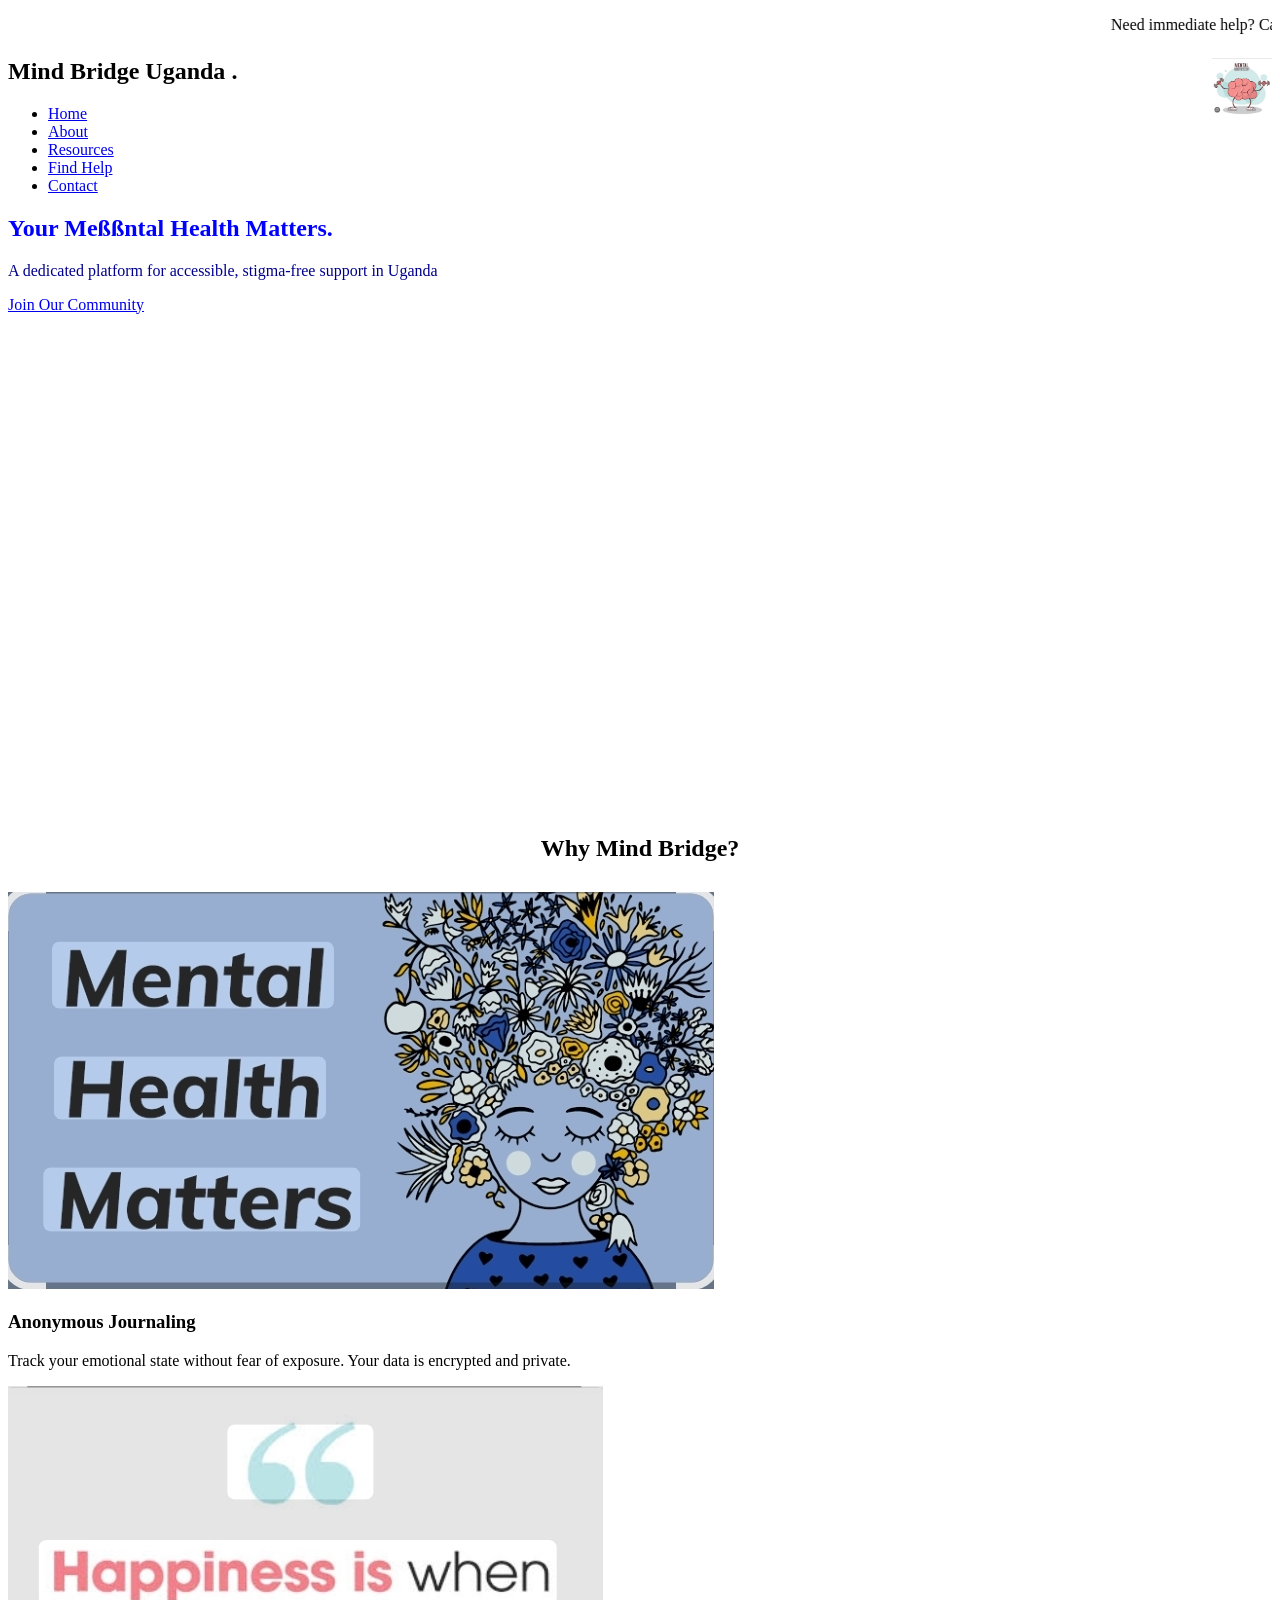
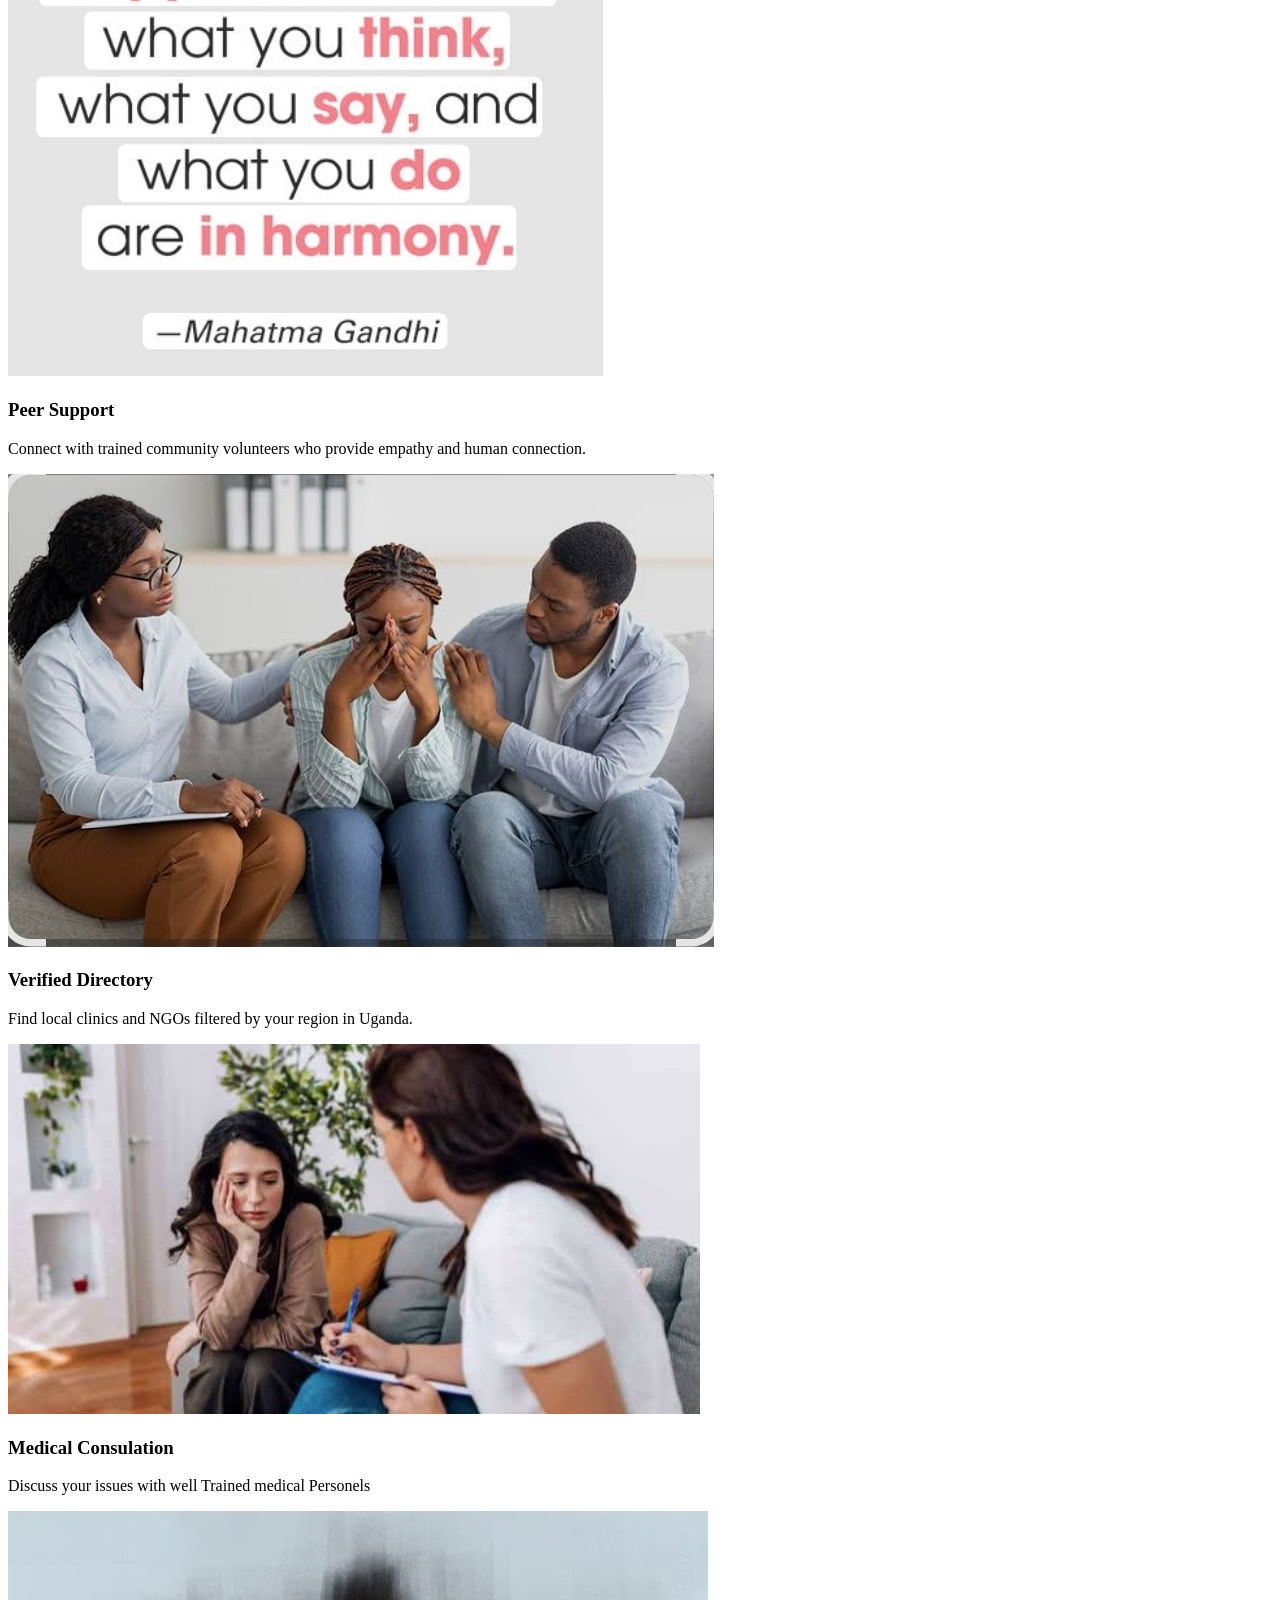
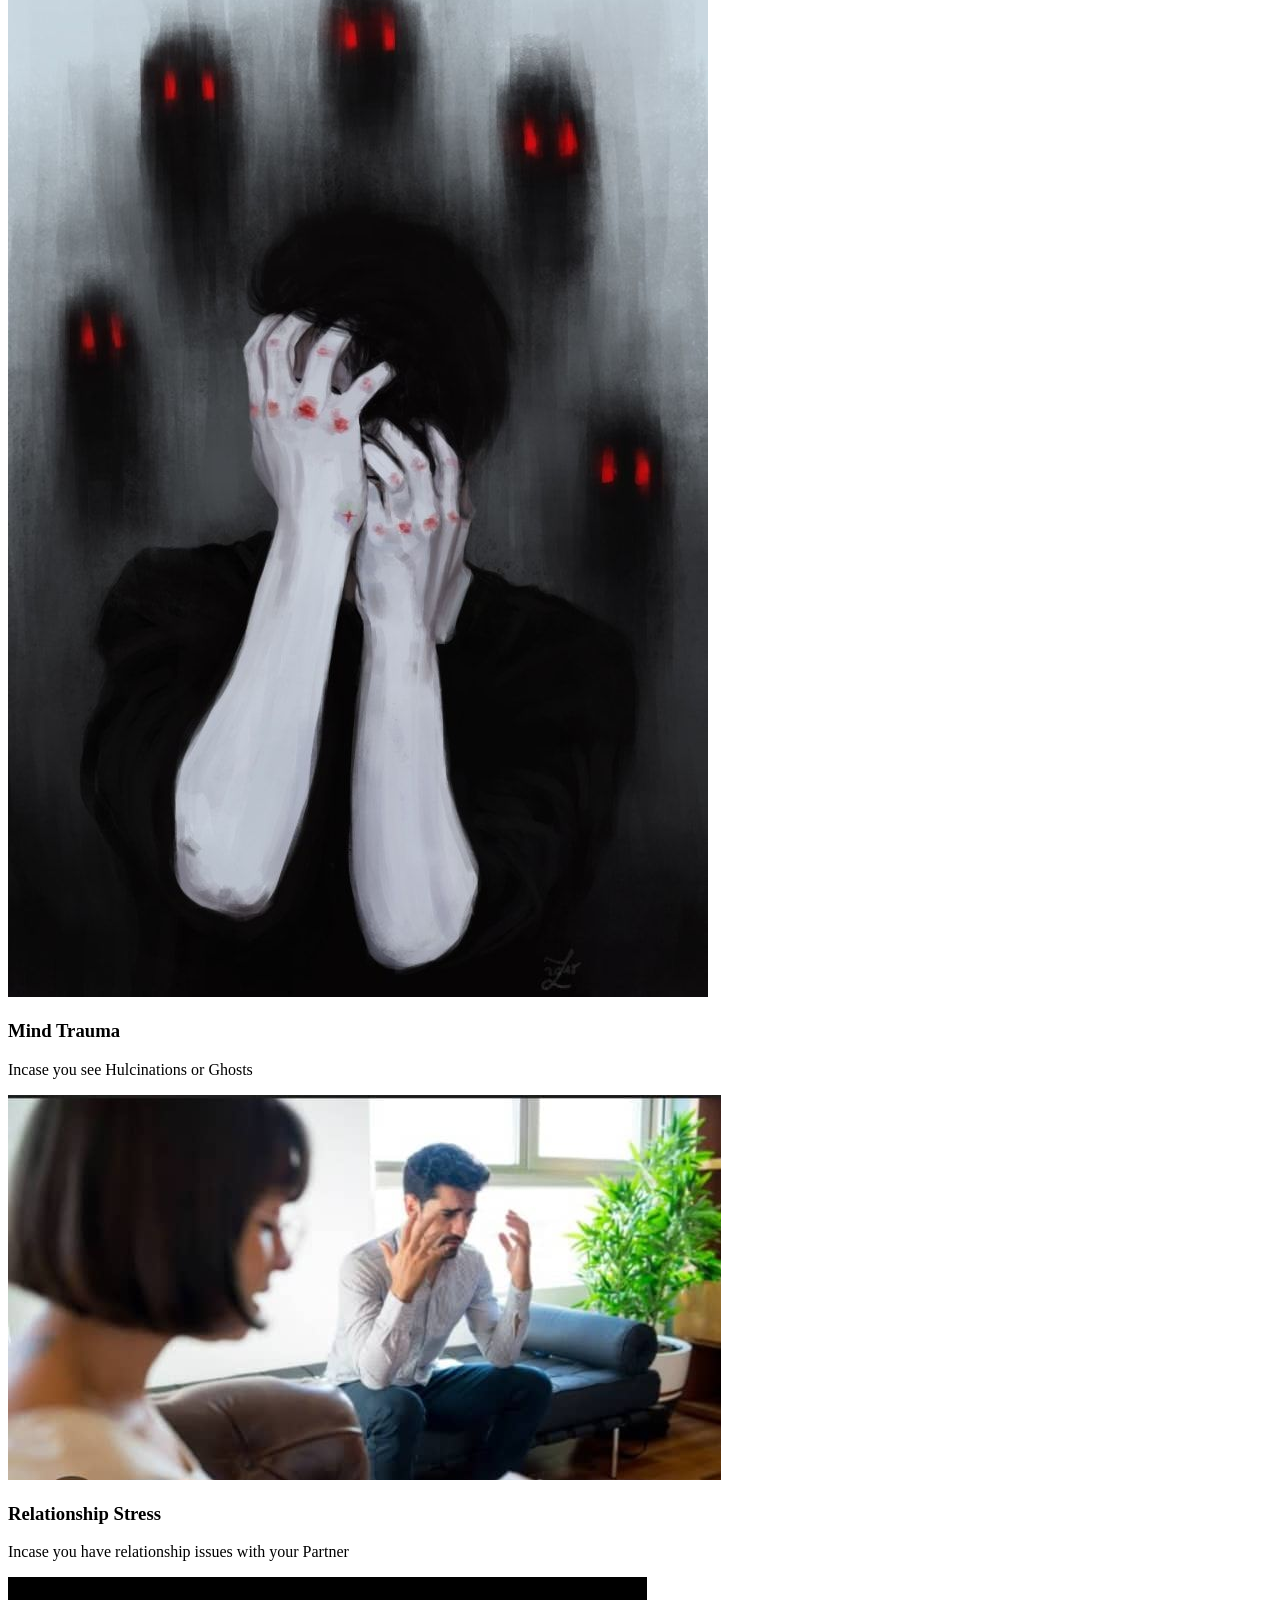
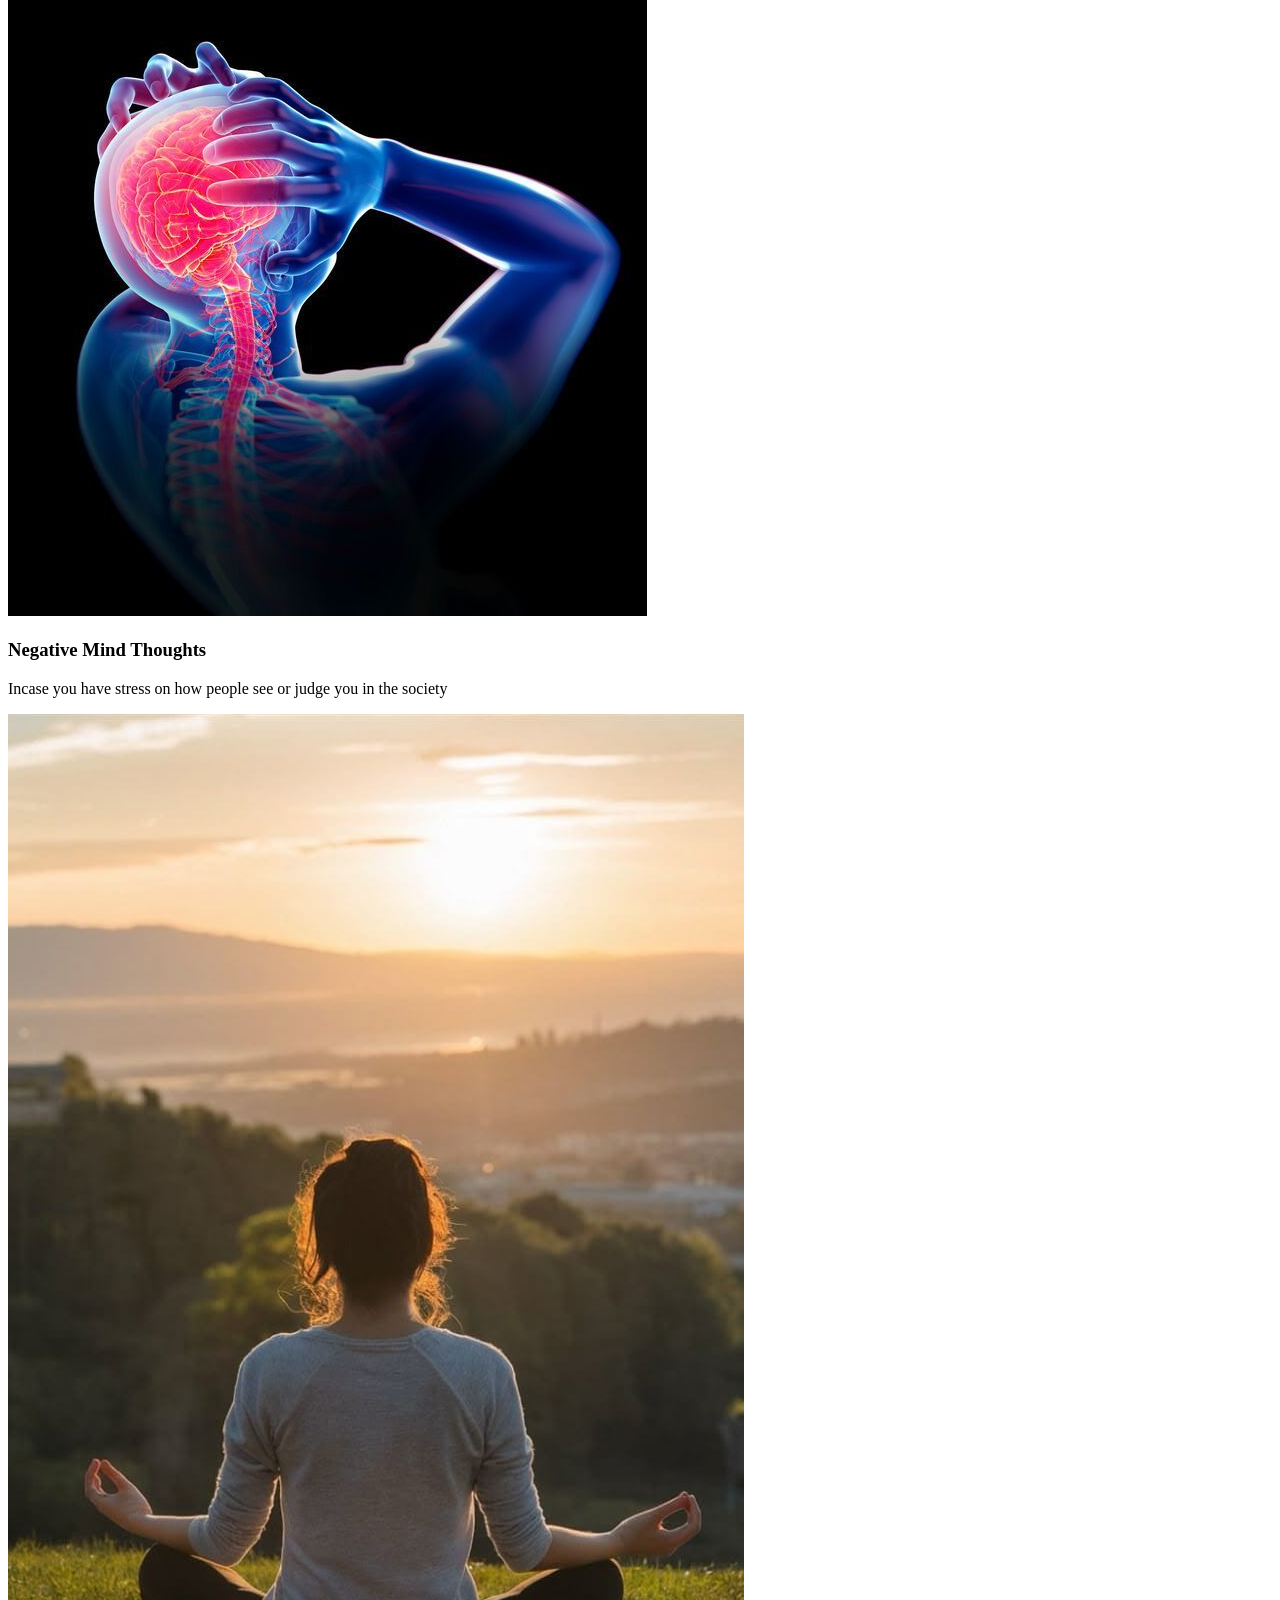
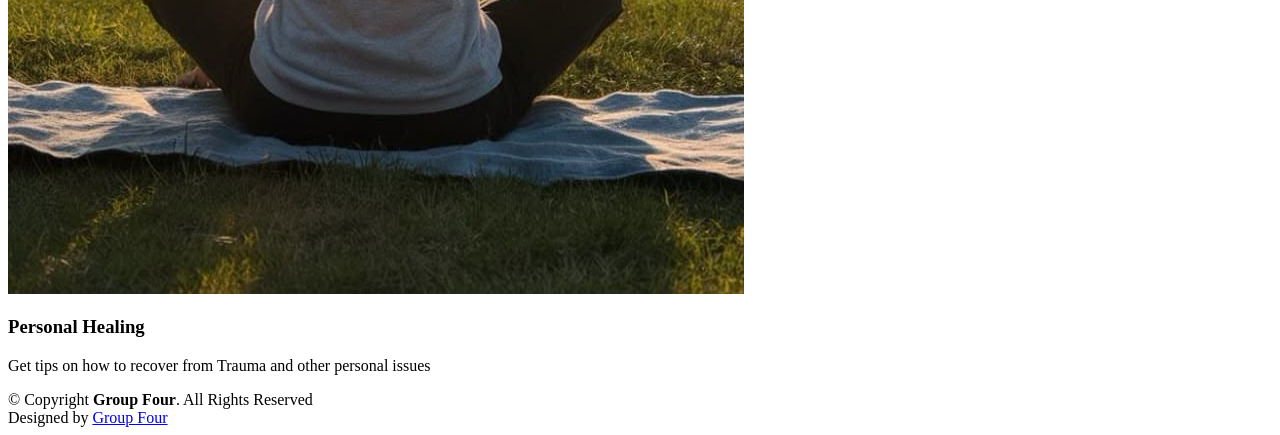
==== index.html @ dd4b3d4c "Add files via upload" ====
<!DOCTYPE html>
<html>
<head>
    <title>Mind Bridge</title>
    <link rel="stylesheet" href="css/style.css">
    <link rel="js" href="JS/script.js">
</head>
<body>
<div class="crisis-banner">
    <p><marquee behavior="" direction="left">Need immediate help? Call the National Crisis Line +256 756 656 287</marquee></p> 
</div>

<nav id="navbar" class="navbar">
 <img src="images/health-gap.jpg" style="float: right; width: 60px; margin-left: 20px;" alt="The Gap">
    <h1> Mind Bridge Uganda <span>.</span></h1>
    <ul>
<li><a href="index.html" class="active">Home</a></li>
<li><a href="aboutus.html">About</a></li>
<li><a href="resources.html">Resources</a></li>
<li><a href="Findhelp.html">Find Help</a></li>
<li><a href="Contact.html">Contact</a></li>
</ul>
</nav>
 <section id="hero" class="hero">
  <div style="background-imageßßß: url('images/kkk.jpg') ;height: 600px; width: 2000px;"class="container position-relative">
      <div class="row gy-5" data-aos="fade-in">
        <div class="col-lg-12  order-lg-1 d-flex flex-column justify-content-center text-center caption">
          <h2 style="color: blue;">Your Meßßntal <span>Health Matters</span><span style="color: blue;" class="circle">.</span></h2>
          <p style="color: darkblue;">A dedicated platform for accessible, stigma-free support in Uganda</p>
            <a href="register.html" class="btn">Join Our Community</a>
        </div>
      </div>
    </div>
</div>
</section>

<div class="container">
    <h2 style="text-align:center; margin-bottom:30px;">Why Mind Bridge?</h2>
    <div class="grid-3">
        <div class="card">
             <img src="images/IMG-20260411-WA0025.jpg" class="card-img" alt="Peer Support">
            <h3>Anonymous Journaling </h3>
            <p>Track your emotional state without fear of exposure. Your data is encrypted and private.</p>
                    </div>
        <div class="card">
             <img src="images/IMG-20260411-WA0020.jpg" class="card-img" alt="Peer Support">
            <h3>Peer Support </h3>
            <p>Connect with trained community volunteers who provide empathy and human connection.</p>
                    </div>
        <div class="card">
             <img src="images/support-group.jpg" class="card-img" alt="Peer Support">
            <h3>Verified Directory </h3>
            <p>Find local clinics and NGOs filtered by your region in Uganda.</p>
                    </div>
                    <div class="card">
             <img src="images/questions.jpg" class="card-img" alt="Peer Support">
            <h3>Medical Consulation </h3>
            <p>Discuss your issues with well Trained medical Personels</p>
                    </div>
                                        <div class="card">
             <img src="images/ghosts.jpg" class="card-img" alt="Peer Support">
            <h3>Mind Trauma</h3>
            <p>Incase you see Hulcinations or Ghosts</p>
                    </div>
                     <div class="card">
             <img src="images/confused.jpg" class="card-img" alt="Peer Support">
            <h3>Relationship Stress</h3>
            <p>Incase you have relationship issues with your Partner</p>
                    </div>
                    <div class="card">
             <img src="images/headache.jpg" class="card-img" alt="Peer Support">
            <h3>Negative Mind Thoughts</h3>
            <p>Incase you have stress on how people see or judge you in the society</p>
                    </div>
                    <div class="card">
             <img src="images/calm.jpg" class="card-img" alt="Peer Support">
            <h3>Personal Healing</h3>
            <p>Get tips on how to recover from Trauma and other personal issues</p>
                    </div>
                </div>
            </div>
</body>
  <footer id="footer" class="footer">

    <div class="container mt-4">
      <div class="copyright">
        &copy; Copyright <strong><span>Group Four</span></strong>. All Rights Reserved
      </div>
      <div class="credits">
        Designed by <a href="#">Group Four</a>
      </div>
    </div>
  </footer>
</html>
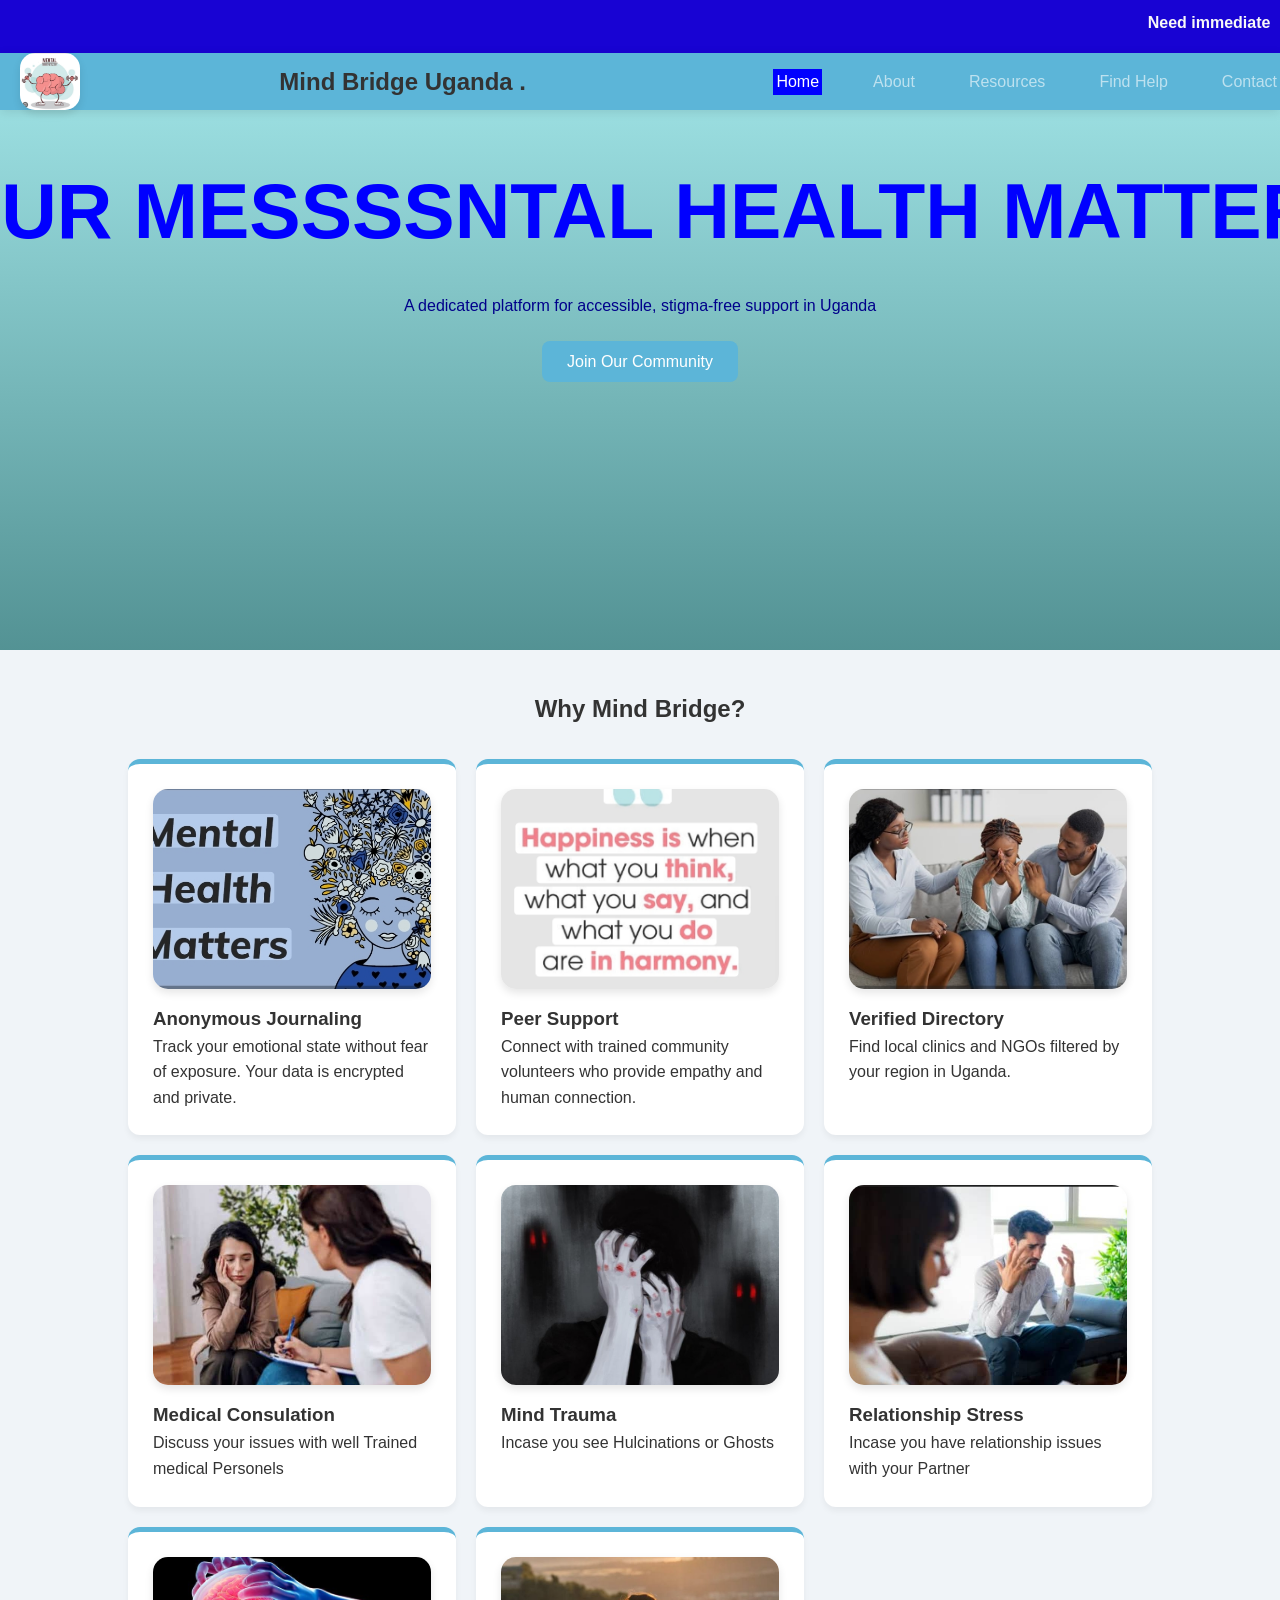
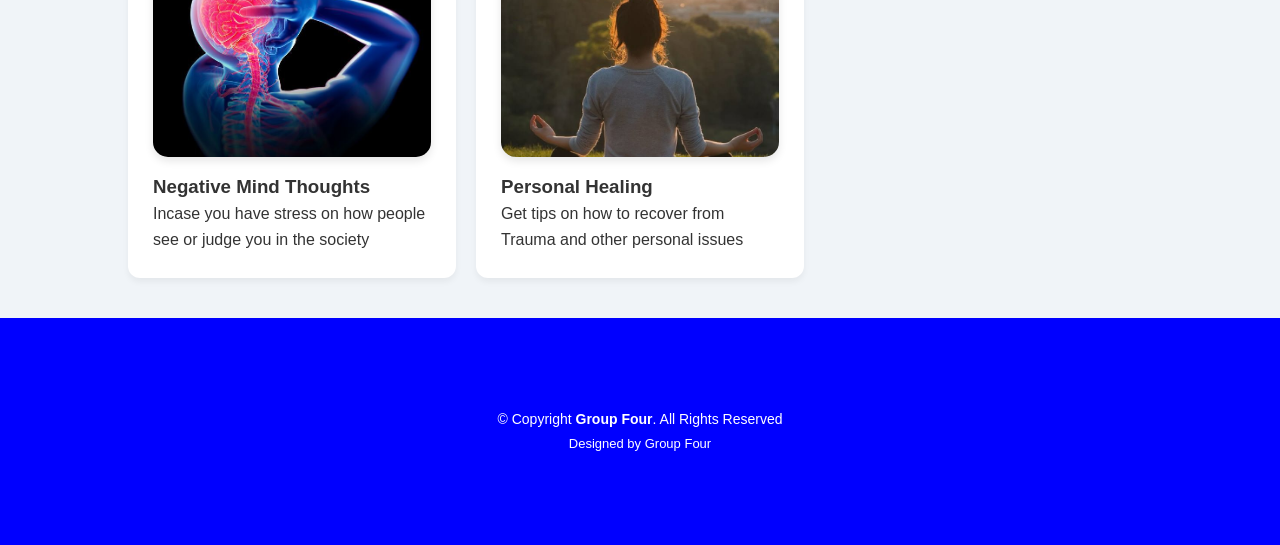
==== commit e255d779: "Update index.html" ====
--- a/index.html
+++ b/index.html
@@ -2,7 +2,7 @@
 <html>
 <head>
     <title>Mind Bridge</title>
-    <link rel="stylesheet" href="css/style.css">
+    <link rel="stylesheet" href="style.css">
     <link rel="js" href="JS/script.js">
 </head>
 <body>
--- a/style.css
+++ b/style.css
@@ -0,0 +1,1245 @@
+/*--------------------------------------------------------------
+# General
+--------------------------------------------------------------*/
+:root {
+  --font-default: 'Poppins', sans-serif;
+  --font-primary: 'Poppins', sans-serif;
+  --font-secondary: 'Poppins', sans-serif;
+}
+:root {
+    --primary-teal: #5cb5d8;
+    --secondary-teal: #6462d3;
+    --light-bg: #f0f4f8;
+    --white: #ffffff;
+    --accent-gold: #ecc94b; 
+}
+:root {
+  scroll-behavior: smooth;
+}
+
+body {
+  font-family: var(--font-default);
+  color: var(--color-default);
+
+}
+
+a {
+  color: var(--color-primary);
+  text-decoration: none;
+}
+
+a:hover {
+  color: #f85a40;
+  text-decoration: none;
+}
+
+h1,
+h2,
+h3,
+h4,
+h5,
+h6 {
+  font-family: var(--font-primary);
+}
+
+/*--------------------------------------------------------------
+# Sections & Section Header
+--------------------------------------------------------------*/
+section {
+  padding: 90px 0;
+  overflow: hidden;
+}
+
+.sections-bg {
+  background-color: #f6f6f6;
+}
+
+.section-header {
+  text-align: center;
+  padding-bottom: 60px;
+}
+
+.section-header h2 {
+  font-size: 32px;
+  font-weight: 600;
+  margin-bottom: 20px;
+  padding-bottom: 20px;
+  position: relative;
+}
+
+.section-header p {
+  margin-bottom: 0;
+  color: #6f6f6f;
+}
+/*--------------------------------------------------------------
+# Header
+--------------------------------------------------------------*/
+.topbar {
+  background: #00796b;
+  height: 40px;
+  font-size: 14px;
+  transition: all 0.5s;
+  color: #fff;
+  padding: 0;
+}
+
+.topbar .contact-info i {
+  font-style: normal;
+  color: #fff;
+  line-height: 0;
+}
+
+.topbar .contact-info i a,
+.topbar .contact-info i span {
+  padding-left: 5px;
+  color: #fff;
+}
+
+@media (max-width: 575px) {
+
+  .topbar .contact-info i a,
+  .topbar .contact-info i span {
+    font-size: 13px;
+  }
+}
+
+.topbar .contact-info i a {
+  line-height: 0;
+  transition: 0.3s;
+}
+
+.topbar .contact-info i a:hover {
+  color: #fff;
+  text-decoration: underline;
+}
+
+.topbar .social-links a {
+  color: rgba(255, 255, 255, 0.7);
+  line-height: 0;
+  transition: 0.3s;
+  margin-left: 20px;
+}
+
+.topbar .social-links a:hover {
+  color: #fff;
+}
+
+.header {
+  transition: all 0.5s;
+  z-index: 997;
+  height: 90px;
+  background-color: #2a2a2a;
+}
+
+.header.sticked {
+  position: fixed;
+  top: 0;
+  right: 0;
+  left: 0;
+  height: 80px;
+  box-shadow: 0px 2px 20px rgba(0, 0, 0, 0.1);
+}
+
+.header .logo img {
+  max-height: 40px;
+  margin-right: 6px;
+}
+
+.header .logo h1 {
+  font-size: 30px;
+  margin: 0;
+  font-weight: 600;
+  letter-spacing: 0.8px;
+  color: #fff;
+  font-family: var(--font-primary);
+}
+
+.header .logo h1 span {
+  color: #f96f59;
+}
+
+.sticked-header-offset {
+  margin-top: 70px;
+}
+
+section {
+  scroll-margin-top: 70px;
+}
+
+/*--------------------------------------------------------------
+# Desktop Navigation
+--------------------------------------------------------------*/
+@media (min-width: 1280px) {
+  .navbar {
+    padding: 0;
+  }
+
+  .navbar ul {
+    margin: 0;
+    padding: 0;
+    display: flex;
+    list-style: none;
+    align-items: center;
+  }
+
+  .navbar li {
+    position: relative;
+  }
+
+  .navbar>ul>li {
+    white-space: nowrap;
+    padding: 10px 0 10px 28px;
+  }
+
+  .navbar a,
+  .navbar a:focus {
+    display: flex;
+    align-items: center;
+    justify-content: space-between;
+    padding: 0 3px;
+    font-family: var(--font-secondary);
+    font-size: 16px;
+    font-weight: 400;
+    color: rgba(255, 255, 255, 0.6);
+    white-space: nowrap;
+    transition: 0.3s;
+    position: relative;
+  }
+
+  .navbar a i,
+  .navbar a:focus i {
+    font-size: 12px;
+    line-height: 0;
+    margin-left: 5px;
+  }
+
+  .navbar>ul>li>a:before {
+    content: "";
+    position: absolute;
+    width: 100%;
+    height: 2px;
+    bottom: -6px;
+    left: 0;
+    background-color: var(--color-secondary);
+    visibility: hidden;
+    width: 0px;
+    transition: all 0.3s ease-in-out 0s;
+  }
+
+  .navbar a:hover:before,
+  .navbar li:hover>a:before,
+  .navbar .active:before {
+    visibility: visible;
+    width: 100%;
+  }
+
+  .navbar a:hover,
+  .navbar .active,
+  .navbar .active:focus,
+  .navbar li:hover>a {
+    color: #fff;
+  }
+
+  .navbar .dropdown ul {
+    display: block;
+    position: absolute;
+    left: 28px;
+    top: calc(100% + 30px);
+    margin: 0;
+    margin-top: 17px;
+    padding: 10px 0;
+    z-index: 99;
+    opacity: 0;
+    visibility: hidden;
+    background: #2a2a2a;
+    box-shadow: 0px 0px 30px rgba(127, 137, 161, 0.25);
+    transition: 0.3s;
+    border-radius: 0px;
+  }
+
+  .navbar .dropdown ul li {
+    min-width: 200px;
+  }
+
+  .navbar .dropdown ul a {
+    padding: 10px 20px;
+    font-size: 15px;
+    text-transform: none;
+    font-weight: 400;
+    color: #ffffff;
+  }
+
+  .navbar .dropdown ul a i {
+    font-size: 12px;
+  }
+
+  .navbar .dropdown ul a:hover,
+  .navbar .dropdown ul .active:hover,
+  .navbar .dropdown ul li:hover>a {
+    color: var(--color-secondary);
+  }
+
+  .navbar .dropdown:hover>ul {
+    opacity: 1;
+    top: 100%;
+    visibility: visible;
+  }
+
+  .navbar .dropdown .dropdown ul {
+    top: 0;
+    left: calc(100% - 30px);
+    visibility: hidden;
+  }
+
+  .navbar .dropdown .dropdown:hover>ul {
+    opacity: 1;
+    top: 0;
+    left: 100%;
+    visibility: visible;
+  }
+}
+
+@media (min-width: 1280px) and (max-width: 1366px) {
+  .navbar .dropdown .dropdown ul {
+    left: -90%;
+  }
+
+  .navbar .dropdown .dropdown:hover>ul {
+    left: -100%;
+  }
+}
+
+@media (min-width: 1280px) {
+
+  .mobile-nav-show,
+  .mobile-nav-hide {
+    display: none;
+  }
+}
+
+/*--------------------------------------------------------------
+# Mobile Navigation
+--------------------------------------------------------------*/
+@media (max-width: 1279px) {
+  .navbar {
+    position: fixed;
+    top: 0;
+    right: -100%;
+    width: 100%;
+    max-width: 400px;
+    bottom: 0;
+    transition: 0.3s;
+    z-index: 9997;
+  }
+
+  .navbar ul {
+    position: absolute;
+    inset: 0;
+    padding: 50px 0 10px 0;
+    margin: 0;
+    background: #f85a40;
+    overflow-y: auto;
+    transition: 0.3s;
+    z-index: 9998;
+  }
+
+  .navbar a,
+  .navbar a:focus {
+    display: flex;
+    align-items: center;
+    justify-content: space-between;
+    padding: 10px 20px;
+    font-family: var(--font-primary);
+    font-size: 15px;
+    font-weight: 600;
+    color: rgb(255 255 255);
+    white-space: nowrap;
+    transition: 0.3s;
+  }
+
+  .navbar a i,
+  .navbar a:focus i {
+    font-size: 12px;
+    line-height: 0;
+    margin-left: 5px;
+  }
+
+  .navbar a:hover,
+  .navbar .active,
+  .navbar .active:focus,
+  .navbar li:hover>a {
+    color: #fff;
+  }
+
+  .navbar .getstarted,
+  .navbar .getstarted:focus {
+    background: var(--color-primary);
+    padding: 8px 20px;
+    border-radius: 4px;
+    margin: 15px;
+    color: #fff;
+  }
+
+  .navbar .getstarted:hover,
+  .navbar .getstarted:focus:hover {
+    color: #fff;
+    background: rgba(0, 131, 116, 0.8);
+  }
+
+  .navbar .dropdown ul,
+  .navbar .dropdown .dropdown ul {
+    position: static;
+    display: none;
+    padding: 10px 0;
+    margin: 10px 20px;
+    transition: all 0.5s ease-in-out;
+    background-color: #f85a40;
+  }
+
+  .navbar .dropdown>.dropdown-active,
+  .navbar .dropdown .dropdown>.dropdown-active {
+    display: block;
+  }
+
+  .mobile-nav-show {
+    color: rgba(255, 255, 255, 0.6);
+    font-size: 28px;
+    cursor: pointer;
+    line-height: 0;
+    transition: 0.5s;
+    z-index: 9999;
+    margin-right: 10px;
+  }
+
+  .mobile-nav-hide {
+    color: #fff;
+    font-size: 32px;
+    cursor: pointer;
+    line-height: 0;
+    transition: 0.5s;
+    position: fixed;
+    right: 20px;
+    top: 20px;
+    z-index: 9999;
+  }
+
+  .mobile-nav-active {
+    overflow: hidden;
+  }
+
+  .mobile-nav-active .navbar {
+    right: 0;
+  }
+
+  .mobile-nav-active .navbar:before {
+    content: "";
+    position: fixed;
+    inset: 0;
+    background: rgb(0 0 0 / 80%);
+    z-index: 9996;
+  }
+}
+
+/*--------------------------------------------------------------
+# About Us Section
+--------------------------------------------------------------*/
+.about h3 {
+  font-weight: 700;
+  font-size: 28px;
+  margin-bottom: 20px;
+  font-family: var(--font-secondary);
+}
+
+.about .call-us {
+  left: 10%;
+  right: 10%;
+  bottom: 0;
+  background-color: #fff;
+  box-shadow: 0px 2px 25px rgba(0, 0, 0, 0.08);
+  padding: 20px;
+  text-align: center;
+}
+
+.about .call-us h4 {
+  font-size: 24px;
+  font-weight: 700;
+  margin-bottom: 5px;
+}
+
+.about .call-us p {
+  font-size: 28px;
+  font-weight: 700;
+  color: var(--color-primary);
+}
+
+.about .content ul {
+  list-style: none;
+  padding: 0;
+}
+
+.about .content ul li {
+  padding: 0 0 10px 30px;
+  position: relative;
+}
+
+.about .content ul i {
+  position: absolute;
+  font-size: 20px;
+  left: 0;
+  top: -3px;
+  color: var(--color-primary);
+}
+
+.about .content p:last-child {
+  margin-bottom: 0;
+}
+
+.about .play-btn {
+  width: 94px;
+  height: 94px;
+  background: radial-gradient(var(--color-primary) 50%, rgba(0, 131, 116, 0.4) 52%);
+  border-radius: 50%;
+  display: block;
+  position: absolute;
+  left: calc(50% - 47px);
+  top: calc(50% - 47px);
+  overflow: hidden;
+}
+
+.about .play-btn:before {
+  content: "";
+  position: absolute;
+  width: 120px;
+  height: 120px;
+  -webkit-animation-delay: 0s;
+  animation-delay: 0s;
+  -webkit-animation: pulsate-btn 2s;
+  animation: pulsate-btn 2s;
+  -webkit-animation-direction: forwards;
+  animation-direction: forwards;
+  -webkit-animation-iteration-count: infinite;
+  animation-iteration-count: infinite;
+  -webkit-animation-timing-function: steps;
+  animation-timing-function: steps;
+  opacity: 1;
+  border-radius: 50%;
+  border: 5px solid rgba(0, 131, 116, 0.7);
+  top: -15%;
+  left: -15%;
+  background: rgba(198, 16, 0, 0);
+}
+
+.about .play-btn:after {
+  content: "";
+  position: absolute;
+  left: 50%;
+  top: 50%;
+  transform: translateX(-40%) translateY(-50%);
+  width: 0;
+  height: 0;
+  border-top: 10px solid transparent;
+  border-bottom: 10px solid transparent;
+  border-left: 15px solid #fff;
+  z-index: 100;
+  transition: all 400ms cubic-bezier(0.55, 0.055, 0.675, 0.19);
+}
+
+.about .play-btn:hover:before {
+  content: "";
+  position: absolute;
+  left: 50%;
+  top: 50%;
+  transform: translateX(-40%) translateY(-50%);
+  width: 0;
+  height: 0;
+  border: none;
+  border-top: 10px solid transparent;
+  border-bottom: 10px solid transparent;
+  border-left: 15px solid #fff;
+  z-index: 200;
+  -webkit-animation: none;
+  animation: none;
+  border-radius: 0;
+}
+
+.about .play-btn:hover:after {
+  border-left: 15px solid var(--color-primary);
+  transform: scale(20);
+}
+
+@-webkit-keyframes pulsate-btn {
+  0% {
+    transform: scale(0.6, 0.6);
+    opacity: 1;
+  }
+
+  100% {
+    transform: scale(1, 1);
+    opacity: 0;
+  }
+}
+
+@keyframes pulsate-btn {
+  0% {
+    transform: scale(0.6, 0.6);
+    opacity: 1;
+  }
+
+  100% {
+    transform: scale(1, 1);
+    opacity: 0;
+  }
+}
+
+/*--------------------------------------------------------------
+# Hero Section
+--------------------------------------------------------------*/
+.hero {
+  width: 100%;
+  position: relative;
+  background: linear-gradient(rgba(0, 0, 0, 0.3), rgba(0, 0, 0, 0.3)), url(../images/hero-bg.jpg) center center;
+  background-size: cover;
+  padding: 60px 0 0 0;
+}
+.hero .caption{
+  height: 370px;
+}
+.hero .circle{
+  color: #f96f59;
+}
+@media (min-width: 1365px) {
+  .hero {
+    background-attachment: fixed;
+  }
+}
+
+.hero h2 {
+  font-size: 77px;
+  font-weight: 700;
+  margin-bottom: 20px;
+  color: #fff;
+  font-family: 'Oswald', sans-serif;
+  text-transform: uppercase;
+}
+
+.hero p {
+  color: rgba(255, 255, 255, 0.6);
+  font-weight: 400;
+  margin-bottom: 30px;
+}
+
+.hero .btn-get-started {
+  font-family: var(--font-primary);
+  font-weight: 500;
+  font-size: 15px;
+  letter-spacing: 1px;
+  display: inline-block;
+  padding: 14px 40px;
+  border-radius: 50px;
+  transition: 0.3s;
+  color: #fff;
+  background: rgba(255, 255, 255, 0.1);
+  box-shadow: 0 0 15px rgba(0, 0, 0, 0.08);
+  border: 2px solid rgba(255, 255, 255, 0.1);
+}
+
+.hero .btn-get-started:hover {
+  border-color: rgba(255, 255, 255, 0.5);
+}
+
+.hero .btn-watch-video {
+  font-size: 16px;
+  transition: 0.5s;
+  margin-left: 25px;
+  color: #fff;
+  font-weight: 600;
+}
+
+.hero .btn-watch-video i {
+  color: rgba(255, 255, 255, 0.5);
+  font-size: 32px;
+  transition: 0.3s;
+  line-height: 0;
+  margin-right: 8px;
+}
+
+.hero .btn-watch-video:hover i {
+  color: #fff;
+}
+
+@media (max-width: 767px) {
+  .hero h2 {
+    font-size: 36px;
+  }
+
+  .hero .btn-get-started,
+  .hero .btn-watch-video {
+    font-size: 14px;
+  }
+  .icon-boxes .card-two{
+    margin-top: var(--bs-gutter-y);
+    margin-bottom: 0px;
+    padding-left: calc(var(--bs-gutter-x) * .5);
+    padding-right: calc(var(--bs-gutter-x) * .5);
+
+  }
+}
+@media (min-width: 768px) {
+  .hero .btn-get-started,
+  .hero .btn-watch-video {
+    font-size: 14px;
+  }
+  .icon-boxes .card-two{
+    margin-top: -20px;
+    margin-bottom: -20px;
+  }
+}
+
+.hero .icon-boxes {
+  padding-bottom: 60px;
+}
+
+@media (min-width: 1200px) {
+  .hero .icon-boxes:before {
+    content: "";
+    position: absolute;
+    bottom: 0;
+    left: 0;
+    right: 0;
+    height: calc(50% + 20px);
+    background-color: #fff;
+  }
+}
+
+.hero .icon-box {
+  padding: 20px 30px;
+  position: relative;
+  overflow: hidden;
+  background: #ffffff;
+  box-shadow: 0 0 29px 0 rgba(0, 0, 0, 0.08);
+  transition: all 0.3s ease-in-out;
+  border-radius: 8px;
+  z-index: 1;
+  height: 100%;
+  width: 100%;
+  text-align: center;
+}
+
+.hero .icon-box .title {
+  font-weight: 700;
+  margin-bottom: 15px;
+  font-size: 24px;
+}
+
+.hero .icon-box .title a {
+  color: #f85a40;
+  transition: 0.3s;
+}
+
+.hero .icon-box .icon {
+  margin-bottom: 20px;
+  padding-top: 10px;
+  display: inline-block;
+  transition: all 0.3s ease-in-out;
+  font-size: 48px;
+  line-height: 1;
+  color: rgb(0 0 0 / 60%);
+}
+
+.hero .icon-box:hover {
+  background: #222222;
+}
+
+.hero .icon-box:hover .title a,
+.hero .icon-box:hover .icon {
+  color: #fff;
+}
+
+* {
+    margin: 0;
+    padding: 0;
+    box-sizing: border-box;
+    font-family: 'Segoe UI', Tahoma, Geneva, Verdana, sans-serif;
+}
+
+body {
+    background-color: var(--light-bg);
+    color: #333;
+    line-height: 1.6;
+}
+
+
+nav {
+    background-color: var(--primary-teal);
+    padding: 1rem 2rem;
+    display: flex;
+    justify-content: space-between;
+    align-items: center;
+    position: sticky;
+    top: 0;
+    z-index: 1000;
+    box-shadow: 0 2px 10px rgba(0,0,0,0.1);
+}
+
+nav .logo {
+    color: white;
+    font-weight: bold;
+    font-size: 1.5rem;
+}
+
+nav ul {
+    list-style: none;
+    display: flex;
+}
+
+nav ul li { margin-left: 20px; }
+
+nav ul li a {
+    color: white;
+    text-decoration: none;
+    font-weight: 500;
+    transition: 0.3s;
+}
+
+nav ul li a:hover { color: var(--accent-gold); }
+
+
+.hero {
+    background: linear-gradient(rgba(133, 216, 218, 0.8), rgba(44, 122, 123, 0.8)), 
+                url('https://via.placeholder.com/1600x900'); /* Placeholder for African Landscape */
+    background-size: cover;
+    background-position: center;
+    height: 60vh;
+    display: flex;
+    flex-direction: column;
+    justify-content: center;
+    align-items: center;
+    text-align: center;
+    color: white;
+    padding: 0 20px;
+}
+
+.hero h1 { font-size: 3.5rem; margin-bottom: 10px; }
+
+
+.container { padding: 40px 10%; }
+
+.grid-3 {
+    display: grid;
+    grid-template-columns: repeat(auto-fit, minmax(300px, 1fr));
+    gap: 20px;
+}
+
+.card {
+    background: var(--white);
+    padding: 25px;
+    border-radius: 12px;
+    box-shadow: 0 4px 6px rgba(0,0,0,0.05);
+    transition: 0.3s;
+    border-top: 5px solid var(--primary-teal);
+}
+
+.card:hover { transform: translateY(-10px); }
+
+
+form {
+    background: linear-gradient(white, rgb(154, 154, 236) );
+    padding: 30px;
+    border-radius: 15px;
+    box-shadow: 0 10px 25px rgba(0,0,0,0.1);
+}
+
+input, textarea, select {
+    width: 100%;
+    padding: 12px;
+    margin: 10px 0;
+    border: 1px solid #ddd;
+    border-radius: 8px;
+    background: #fafafa;
+}
+
+.btn {
+    background: var(--primary-teal);
+    color: white;
+    padding: 12px 25px;
+    border: none;
+    border-radius: 8px;
+    cursor: pointer;
+    font-size: 1rem;
+    transition: 0.3s;
+}
+
+.btn:hover { background: var(--secondary-teal); }
+
+
+.crisis-banner {
+    background: hsl(246, 97%, 42%);
+    color: rgb(248, 248, 248);
+    text-align: center;
+    padding: 10px;
+    font-weight: bold;
+}
+.login-wrapper {
+    display: flex;
+    min-height: 100vh;
+    width: 100%;
+}
+
+.login-brand {
+    flex: 1;
+    background: linear-gradient(rgba(44, 122, 123, 0.7), rgba(44, 122, 123, 0.9)), 
+                url('https://images.unsplash.com/photo-1518531933037-91b2f5f229cc?auto=format&fit=crop&q=80&w=1000'); 
+    background-size: cover;
+    background-position: center;
+    display: flex;
+    align-items: center;
+    justify-content: center;
+    color: white;
+    padding: 40px;
+}
+
+.brand-content h2 { font-size: 2.5rem; margin-bottom: 15px; }
+
+.login-form-container {
+    flex: 1;
+    background: rgb(255, 255, 255);
+    display: flex;
+    align-items: center;
+    justify-content: center;
+    padding: 40px;
+}
+
+.form-box { width: 100%; max-width: 400px; }
+
+.logo-small {
+    color: var(--primary-teal);
+    font-weight: bold;
+    font-size: 1.2rem;
+    margin-bottom: 20px;
+}
+
+.input-group { margin-bottom: 20px; }
+.input-group label { display: block; margin-bottom: 8px; font-weight: 500; color: #555; }
+
+.form-options {
+    display: flex;
+    justify-content: space-between;
+    font-size: 0.9rem;
+    margin-bottom: 20px;
+}
+
+.login-btn { width: 100%; font-weight: bold; padding: 15px; }
+
+.switch-form { text-align: center; margin-top: 25px; font-size: 0.9rem; }
+
+
+@media (max-width: 768px) {
+    .login-wrapper { flex-direction: column; }
+    .login-brand { display: none; } 
+}
+
+.login-page {
+    background: #b9d2d8;
+    display: flex;
+    justify-content: center;
+    align-items: center;
+    height: 100vh;
+}
+
+.login-container {
+    display: flex;
+    background: rgb(9, 222, 230);
+    border-radius: 20px;
+    box-shadow: 0 15px 35px rgba(0,0,0,0.1);
+    overflow: hidden;
+    max-width: 900px;
+    width: 90%;
+}
+
+.login-info {
+    flex: 1;
+    background: #7362d3; /* The primary teal from your code */
+    color: white;
+    padding: 40px;
+    display: flex;
+    flex-direction: column;
+    justify-content: center;
+}
+
+.login-card {
+    flex: 1.2;
+    padding: 50px;
+}
+
+.form-group {
+    margin-bottom: 20px;
+}
+
+.form-group label {
+    display: block;
+    margin-bottom: 5px;
+    color: #666;
+}
+
+.login-btn {
+    width: 100%;
+    padding: 12px;
+    font-weight: bold;
+    background-color: #029b42;
+    color: rgb(235, 229, 229);
+    border: none;
+    border-radius: 5px;
+    cursor: pointer;
+}
+
+.form-footer {
+    margin-top: 20px;
+    text-align: center;
+    font-size: 0.9rem;
+}
+img {
+    border-radius: 15px; 
+    object-fit: cover;   
+    box-shadow: 0 4px 8px rgba(0,0,0,0.1); 
+    max-width: 100%;
+    height: auto;
+    display: block;
+}
+
+
+.card-img {
+    width: 100%;
+    height: 200px;
+    margin-bottom: 15px;
+}
+.active{
+    color:white;
+    background-color:blue;
+    font-weight: bold;
+}
+
+
+
+
+/*--------------------------------------------------------------
+# Testimonials Section
+--------------------------------------------------------------*/
+.testimonials .testimonial-wrap {
+  padding-left: 10px;
+}
+
+.testimonials .testimonial-item {
+  box-sizing: content-box;
+  padding: 30px;
+  margin: 30px 10px;
+  box-shadow: 0px 0 15px rgba(0, 0, 0, 0.1);
+  position: relative;
+  background: #fff;
+  border-radius: 10px;
+  display: flex;
+}
+.testimonials .testimonial-item .info-box{
+  min-width: 276px;
+}
+
+.testimonials .testimonial-item .testimonial-img {
+  width: 90px;
+  border-radius: 50px;
+  margin-right: 15px;
+}
+
+.testimonials .testimonial-item h3 {
+  font-size: 18px;
+  font-weight: bold;
+  margin: 10px 0 5px 0;
+  color: #000;
+}
+
+.testimonials .testimonial-item h4 {
+  font-size: 14px;
+  color: #999;
+  margin: 0;
+}
+
+.testimonials .testimonial-item .stars {
+  margin: 10px 0;
+}
+
+.testimonials .testimonial-item .stars i {
+  color: #ffc107;
+  margin: 0 1px;
+}
+
+.testimonials .testimonial-item .quote-icon-left,
+.testimonials .testimonial-item .quote-icon-right {
+  color: #f85a40;
+  font-size: 26px;
+  line-height: 0;
+}
+
+.testimonials .testimonial-item .quote-icon-left {
+  display: inline-block;
+  left: -5px;
+  position: relative;
+}
+
+.testimonials .testimonial-item .quote-icon-right {
+  display: inline-block;
+  right: -5px;
+  position: relative;
+  top: 10px;
+  transform: scale(-1, -1);
+}
+
+.testimonials .testimonial-item p {
+  font-style: italic;
+  margin: 15px auto 15px auto;
+}
+
+.testimonials .swiper-pagination {
+  margin-top: 20px;
+  position: relative;
+}
+
+.testimonials .swiper-pagination .swiper-pagination-bullet {
+  width: 12px;
+  height: 12px;
+  background-color: rgba(0, 0, 0, 0.2);
+  opacity: 1;
+}
+
+.testimonials .swiper-pagination .swiper-pagination-bullet-active {
+  background-color: var(--color-primary);
+}
+
+@media (max-width: 767px) {
+  .testimonials .testimonial-wrap {
+    padding-left: 0;
+  }
+
+  .testimonials .testimonial-item {
+    padding: 30px;
+    margin: 15px;
+  }
+
+  .testimonials .testimonial-item .testimonial-img {
+    position: static;
+    left: auto;
+  }
+}
+
+
+/*--------------------------------------------------------------
+# Footer
+--------------------------------------------------------------*/
+.footer {
+  font-size: 14px;
+  background-color: blue;
+  padding: 50px 0;
+  color: white;
+}
+
+.footer .footer-info .logo {
+  line-height: 0;
+  margin-bottom: 25px;
+}
+
+.footer .footer-info .logo img {
+  max-height: 40px;
+  margin-right: 6px;
+}
+
+.footer .footer-info .logo span {
+  font-size: 30px;
+  font-weight: 700;
+  letter-spacing: 1px;
+  color: #fff;
+  font-family: var(--font-primary);
+}
+
+.footer .footer-info p {
+  font-size: 14px;
+  font-family: var(--font-primary);
+}
+
+.footer .social-links a {
+  display: flex;
+  align-items: center;
+  justify-content: center;
+  width: 40px;
+  height: 40px;
+  border-radius: 50%;
+  border: 1px solid rgba(255, 255, 255, 0.2);
+  font-size: 16px;
+  color: rgba(255, 255, 255, 0.7);
+  margin-right: 10px;
+  transition: 0.3s;
+}
+
+.footer .social-links a:hover {
+  color: #fff;
+  border-color: #fff;
+}
+
+.footer h4 {
+  font-size: 16px;
+  font-weight: bold;
+  position: relative;
+  padding-bottom: 12px;
+}
+
+.footer .footer-links {
+  margin-bottom: 30px;
+}
+
+.footer .footer-links ul {
+  list-style: none;
+  padding: 0;
+  margin: 0;
+}
+
+.footer .footer-links ul i {
+  padding-right: 2px;
+  color: rgba(0, 131, 116, 0.8);
+  font-size: 12px;
+  line-height: 0;
+}
+
+.footer .footer-links ul li {
+  padding: 10px 0;
+  display: flex;
+  align-items: center;
+}
+
+.footer .footer-links ul li:first-child {
+  padding-top: 0;
+}
+
+.footer .footer-links ul a {
+  color: rgba(255, 255, 255, 0.7);
+  transition: 0.3s;
+  display: inline-block;
+  line-height: 1;
+}
+
+.footer .footer-links ul a:hover {
+  color: #fff;
+}
+
+.footer .footer-contact p {
+  line-height: 26px;
+}
+
+.footer .copyright {
+  text-align: center;
+}
+
+.footer .credits {
+  padding-top: 4px;
+  text-align: center;
+  font-size: 13px;
+}
+
+.footer .credits a {
+  color: #fff;
+}
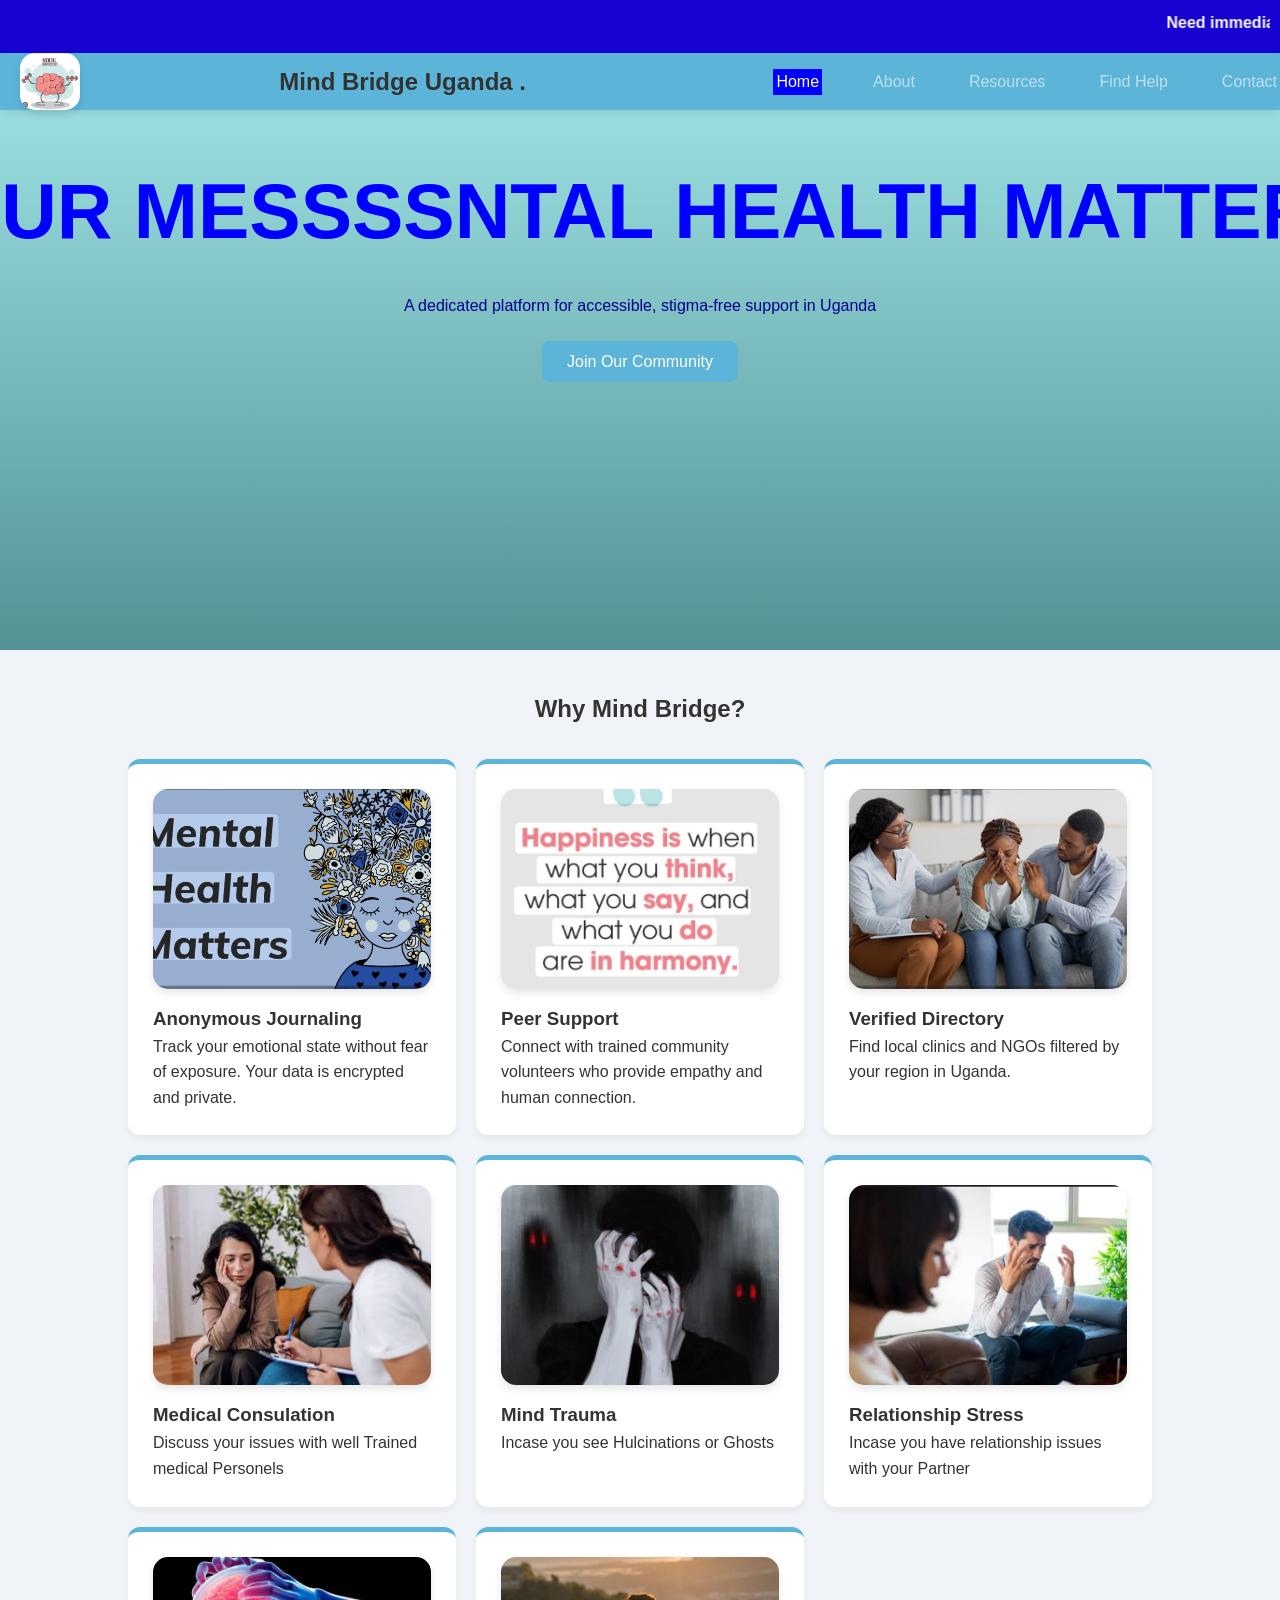
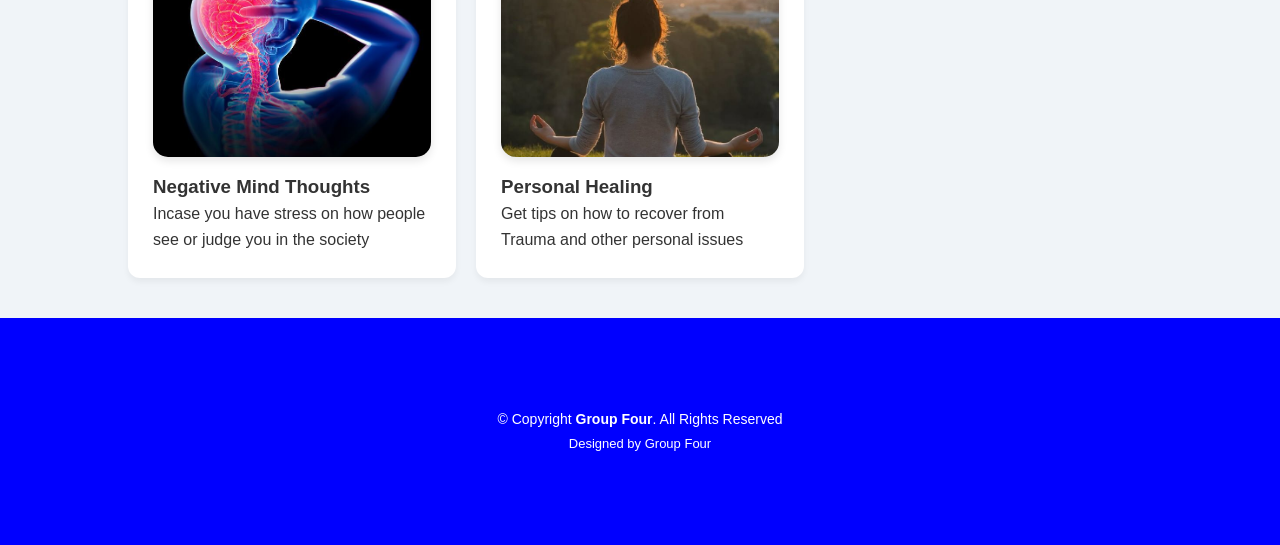
==== commit 7103cd0a: "Update index.html" ====
--- a/index.html
+++ b/index.html
@@ -3,7 +3,7 @@
 <head>
     <title>Mind Bridge</title>
     <link rel="stylesheet" href="style.css">
-    <link rel="js" href="JS/script.js">
+    <link rel="js" href="script.js">
 </head>
 <body>
 <div class="crisis-banner">
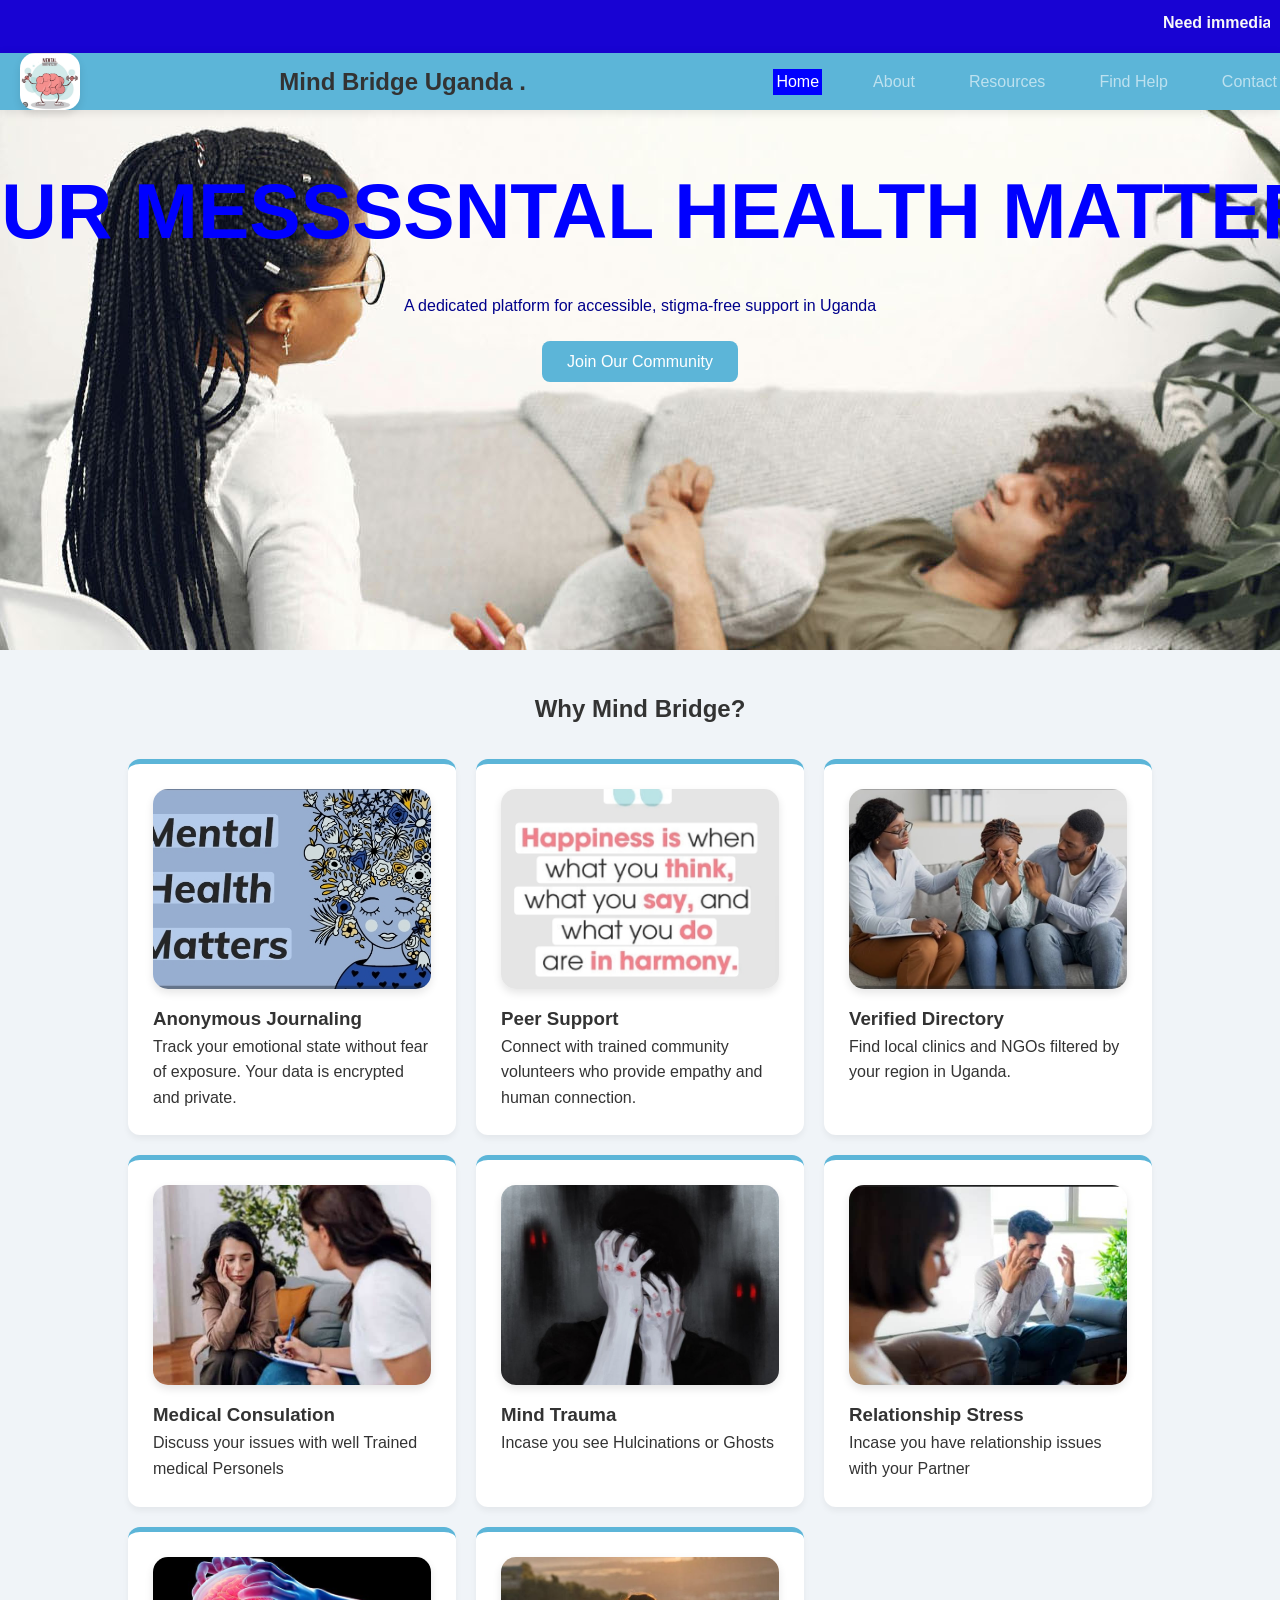
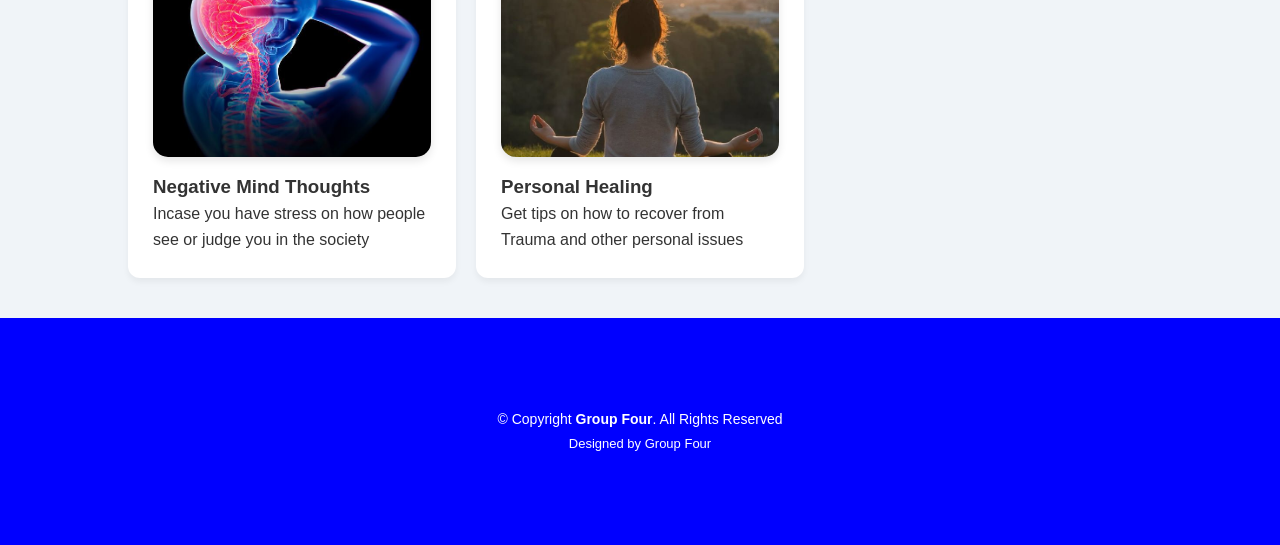
==== commit 39eae093: "Update index.html" ====
--- a/index.html
+++ b/index.html
@@ -22,7 +22,7 @@
 </ul>
 </nav>
  <section id="hero" class="hero">
-  <div style="background-imageßßß: url('images/kkk.jpg') ;height: 600px; width: 2000px;"class="container position-relative">
+  <div style="background-image: url('images/kkk.jpg') ;height: 600px; width: 2000px;"class="container position-relative">
       <div class="row gy-5" data-aos="fade-in">
         <div class="col-lg-12  order-lg-1 d-flex flex-column justify-content-center text-center caption">
           <h2 style="color: blue;">Your Meßßntal <span>Health Matters</span><span style="color: blue;" class="circle">.</span></h2>
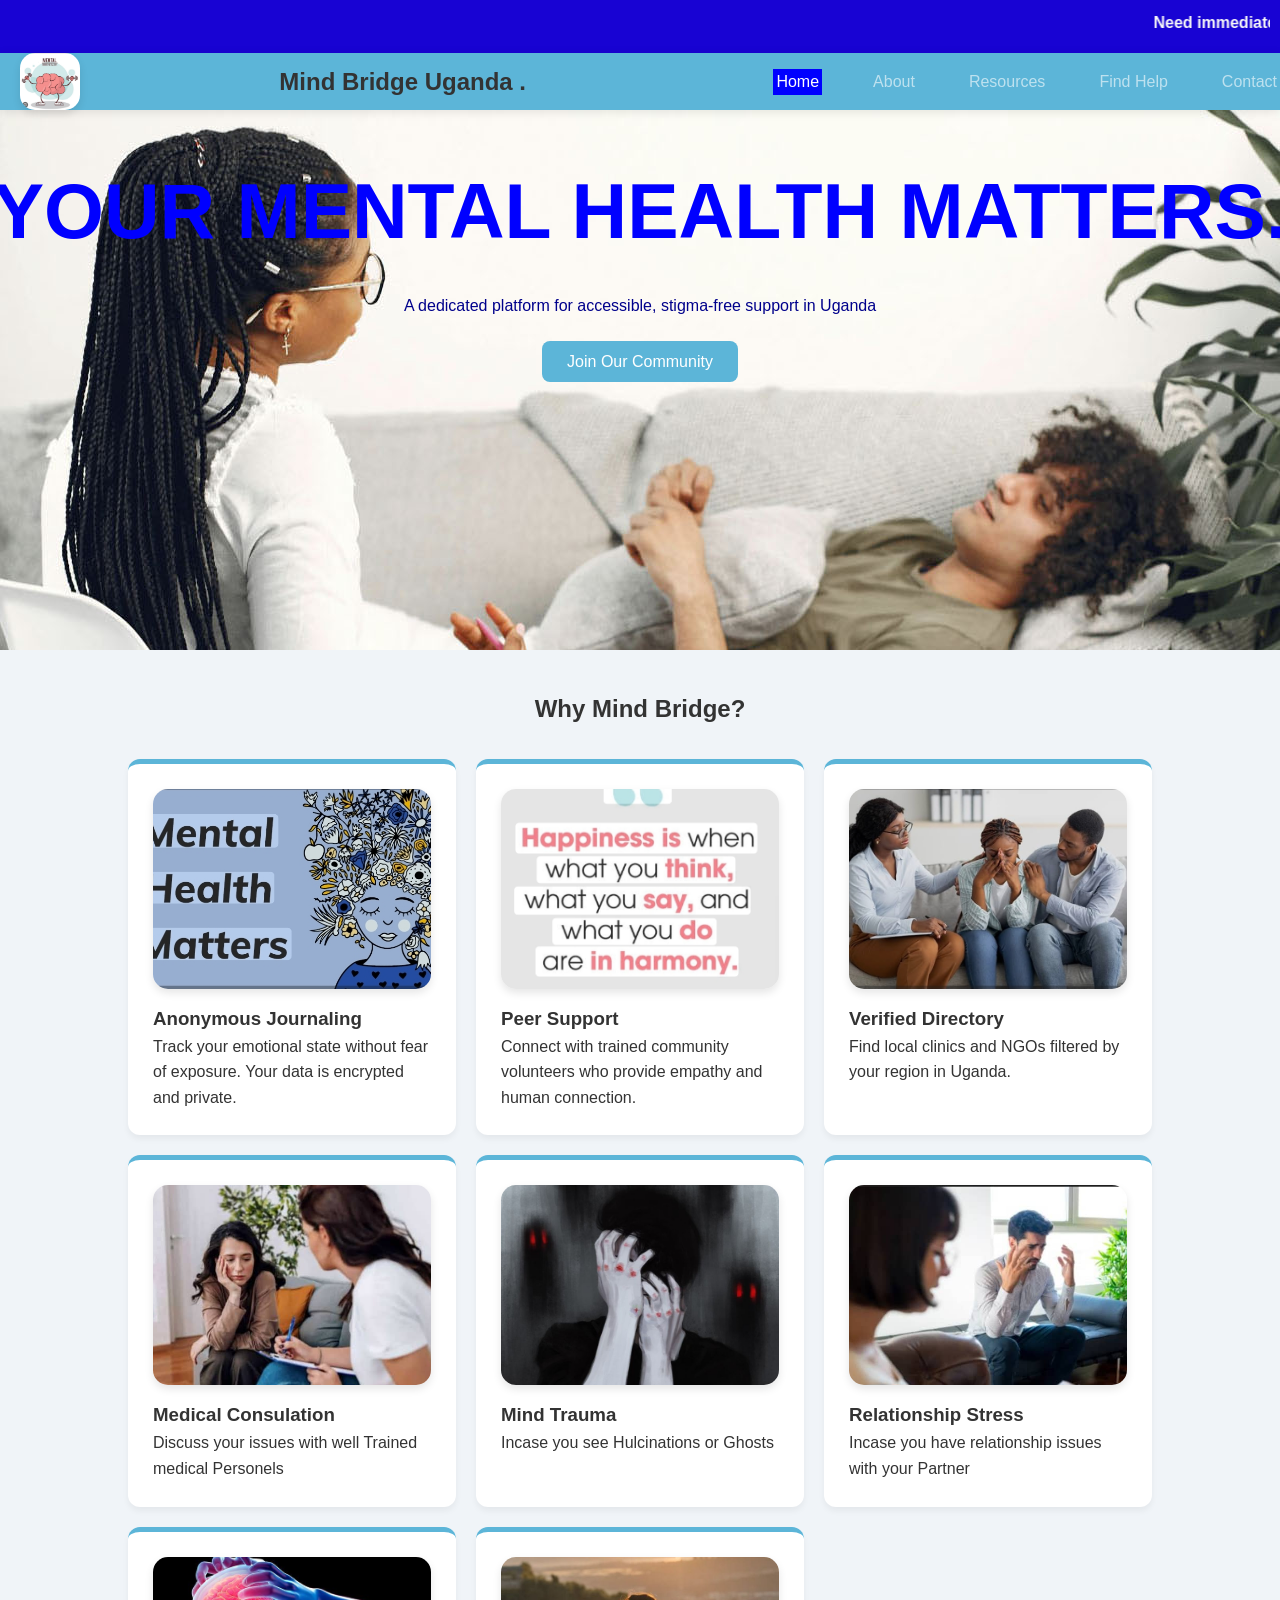
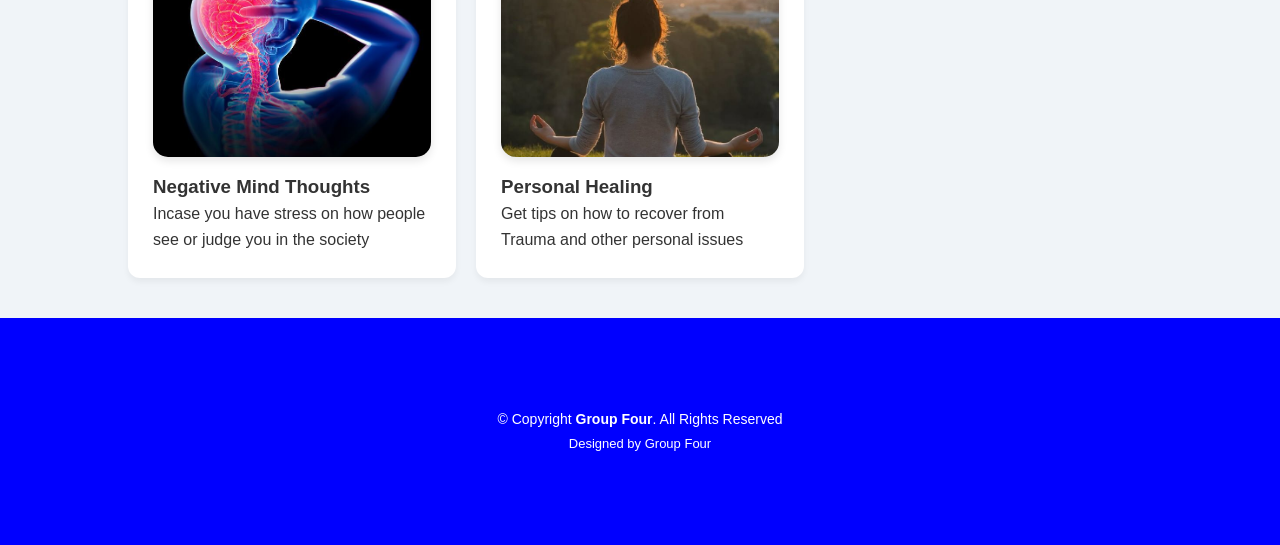
==== commit d815d700: "Update index.html" ====
--- a/index.html
+++ b/index.html
@@ -25,7 +25,7 @@
   <div style="background-image: url('images/kkk.jpg') ;height: 600px; width: 2000px;"class="container position-relative">
       <div class="row gy-5" data-aos="fade-in">
         <div class="col-lg-12  order-lg-1 d-flex flex-column justify-content-center text-center caption">
-          <h2 style="color: blue;">Your Meßßntal <span>Health Matters</span><span style="color: blue;" class="circle">.</span></h2>
+          <h2 style="color: blue;">Your Mental <span>Health Matters</span><span style="color: blue;" class="circle">.</span></h2>
           <p style="color: darkblue;">A dedicated platform for accessible, stigma-free support in Uganda</p>
             <a href="register.html" class="btn">Join Our Community</a>
         </div>
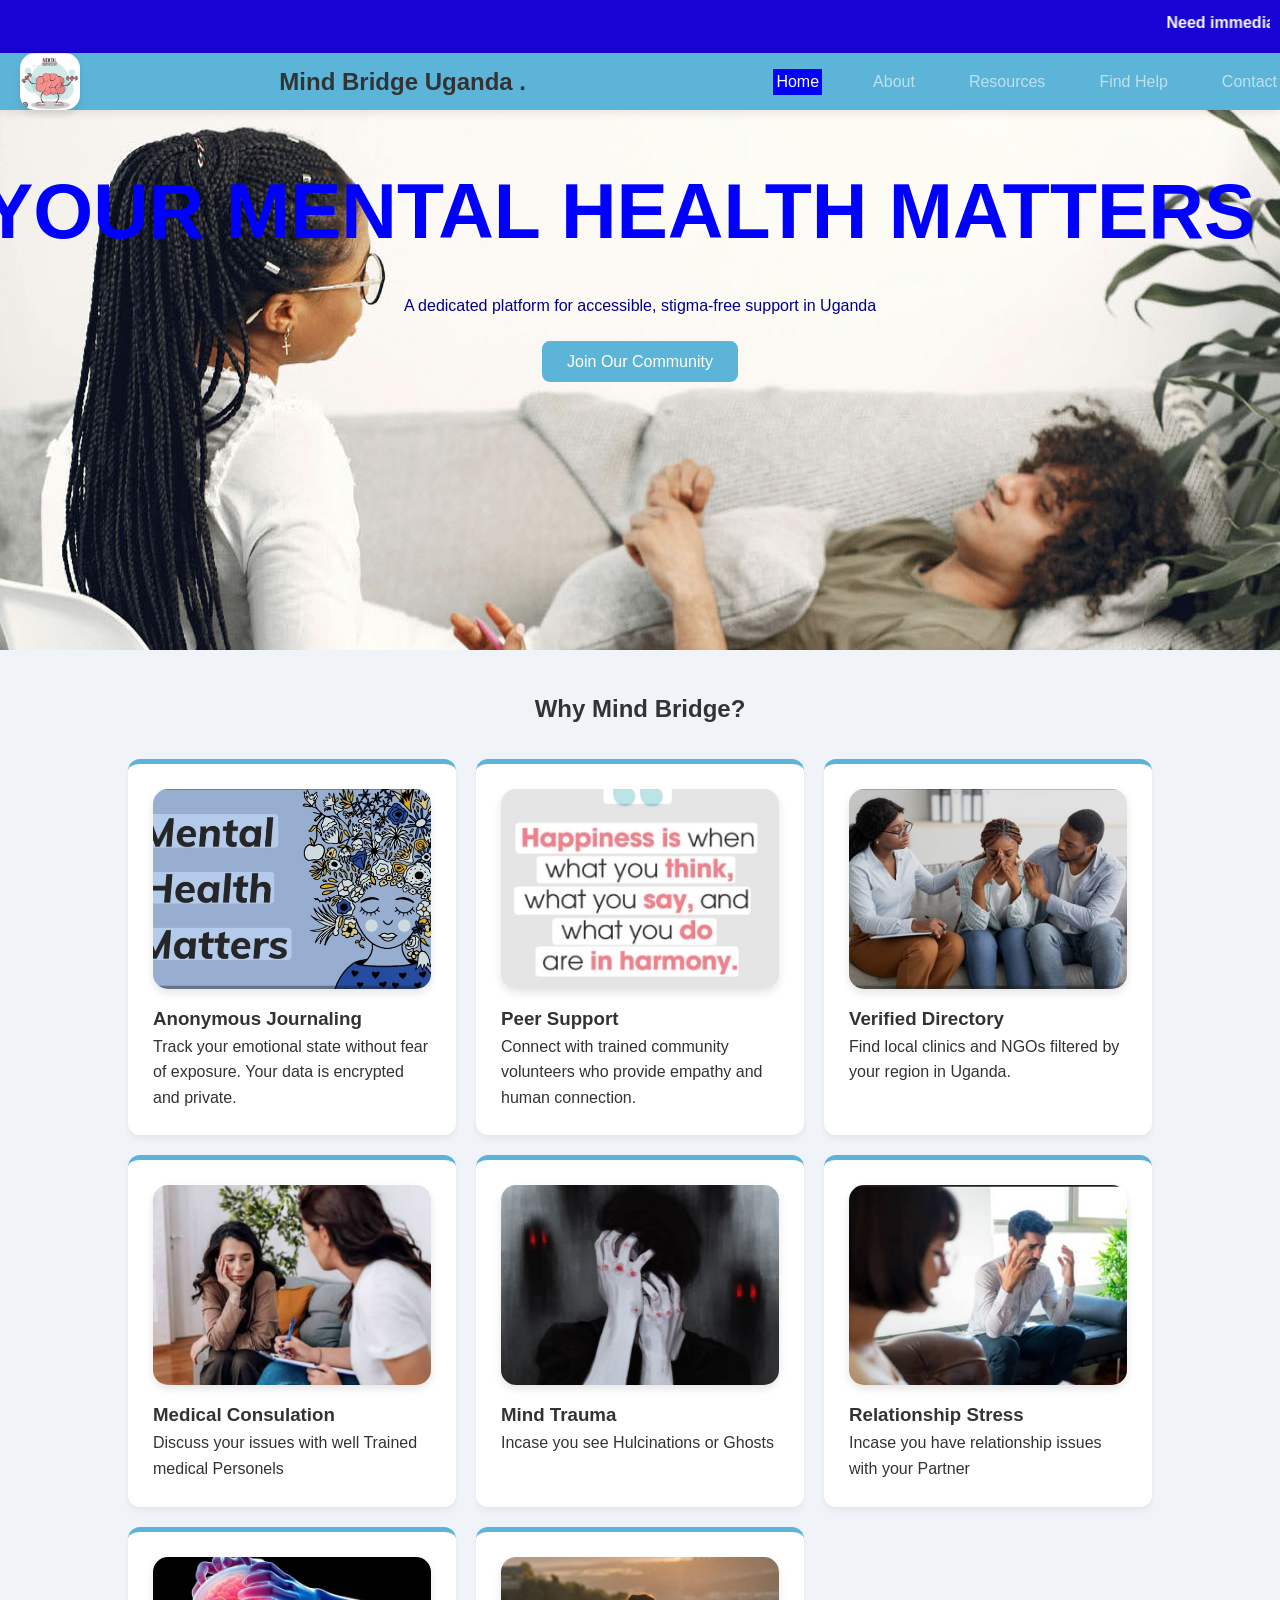
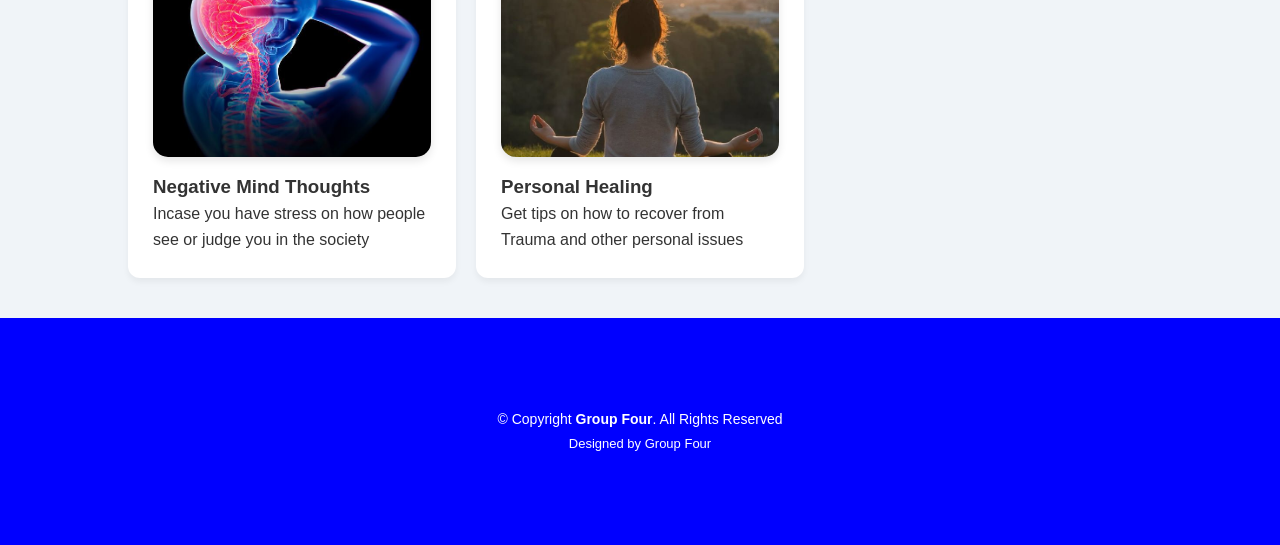
==== commit f8880f43: "Update index.html" ====
--- a/index.html
+++ b/index.html
@@ -25,7 +25,7 @@
   <div style="background-image: url('images/kkk.jpg') ;height: 600px; width: 2000px;"class="container position-relative">
       <div class="row gy-5" data-aos="fade-in">
         <div class="col-lg-12  order-lg-1 d-flex flex-column justify-content-center text-center caption">
-          <h2 style="color: blue;">Your Mental <span>Health Matters</span><span style="color: blue;" class="circle">.</span></h2>
+          <h2 style="color: blue;">Your Mental Health Matters .</h2>
           <p style="color: darkblue;">A dedicated platform for accessible, stigma-free support in Uganda</p>
             <a href="register.html" class="btn">Join Our Community</a>
         </div>
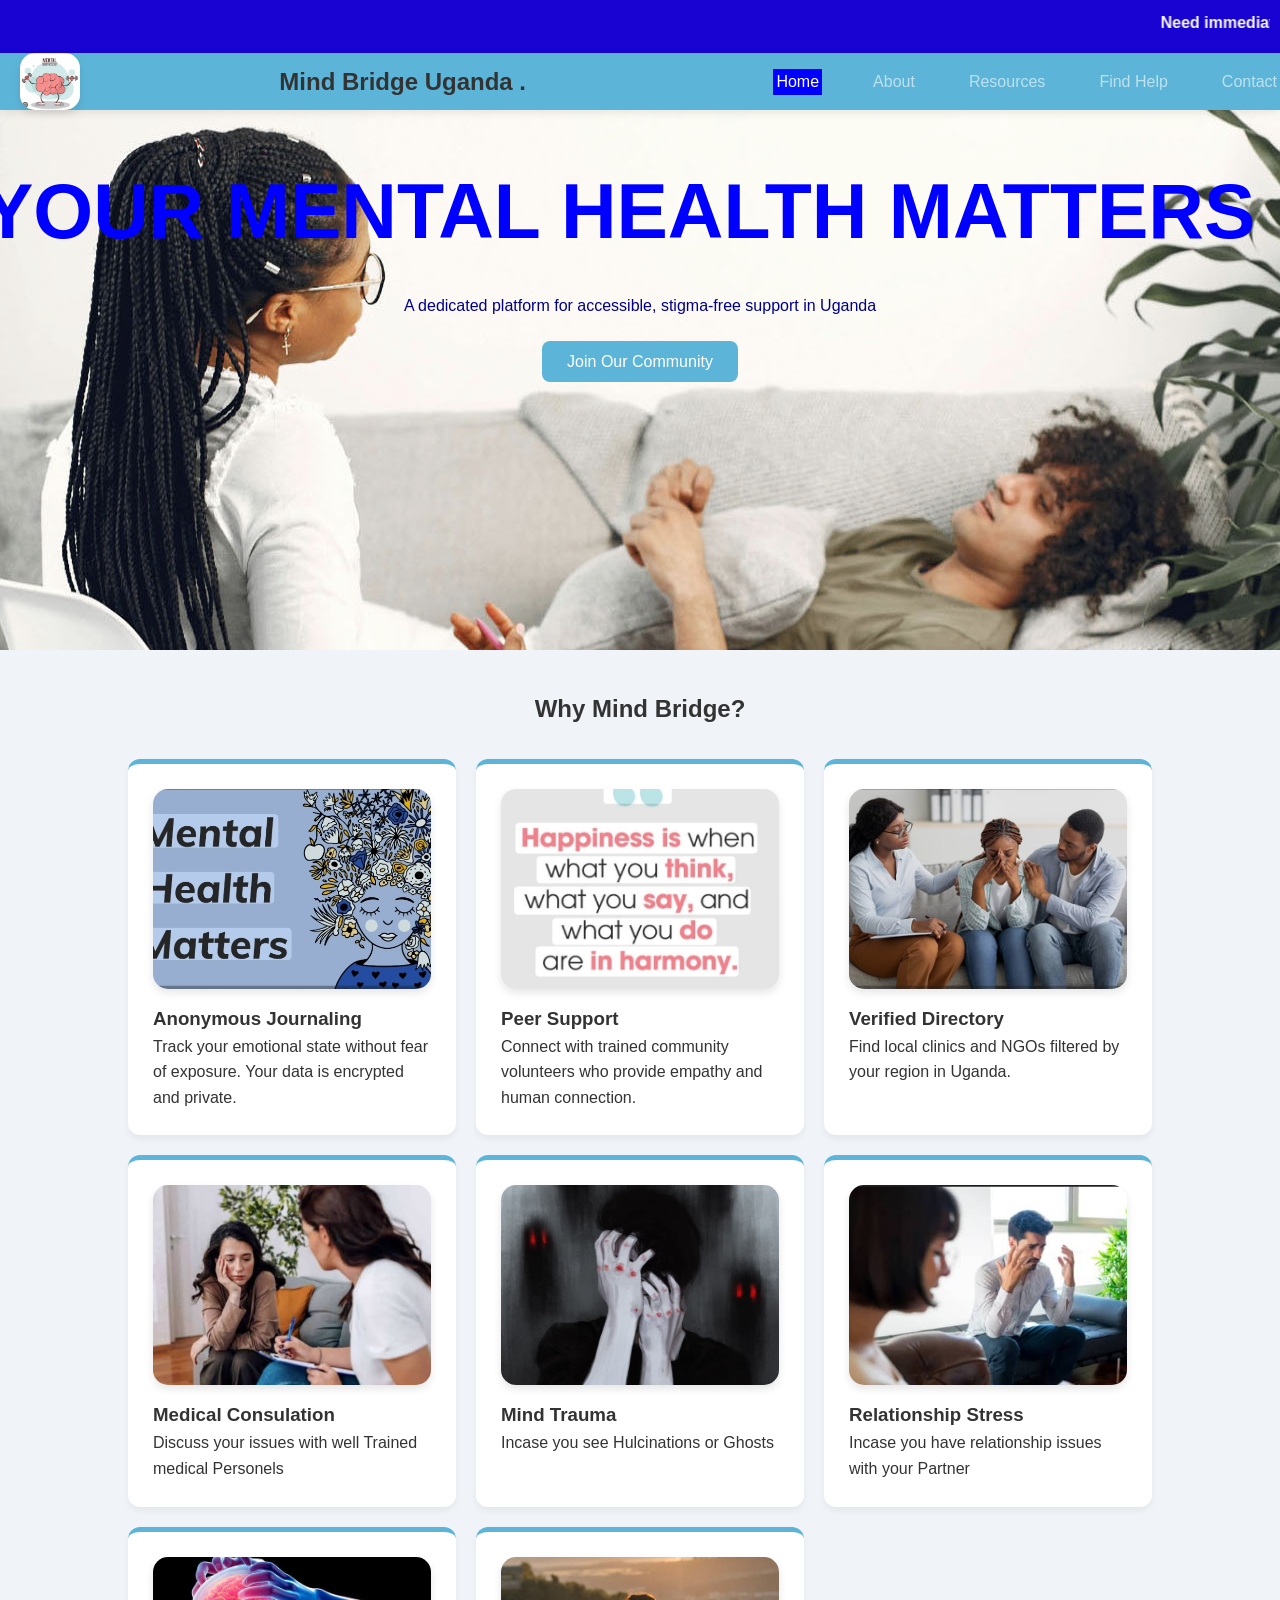
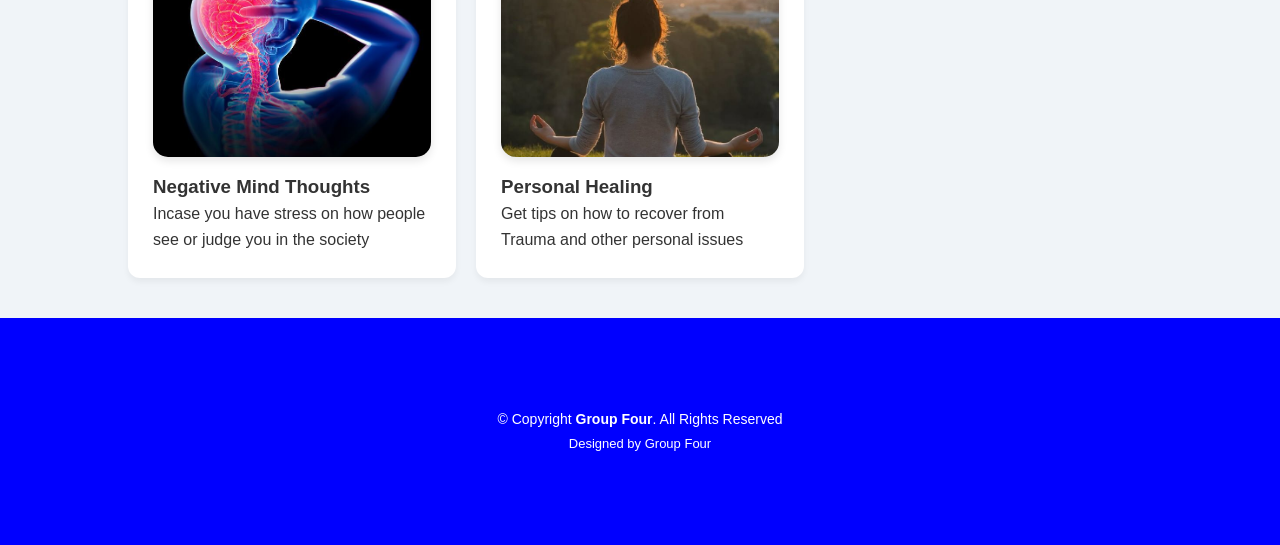
==== commit 86e241f0: "Update index.html" ====
--- a/index.html
+++ b/index.html
@@ -16,7 +16,7 @@
     <ul>
 <li><a href="index.html" class="active">Home</a></li>
 <li><a href="aboutus.html">About</a></li>
-<li><a href="resources.html">Resources</a></li>
+<li><a href="Resources.html">Resources</a></li>
 <li><a href="Findhelp.html">Find Help</a></li>
 <li><a href="Contact.html">Contact</a></li>
 </ul>
--- a/style.css
+++ b/style.css
@@ -969,6 +969,8 @@
 .login-card {
     flex: 1.2;
     padding: 50px;
+    width: 500px;
+  height: 500px;
 }
 
 .form-group {
@@ -1242,4 +1244,4 @@
 
 .footer .credits a {
   color: #fff;
-}+}
